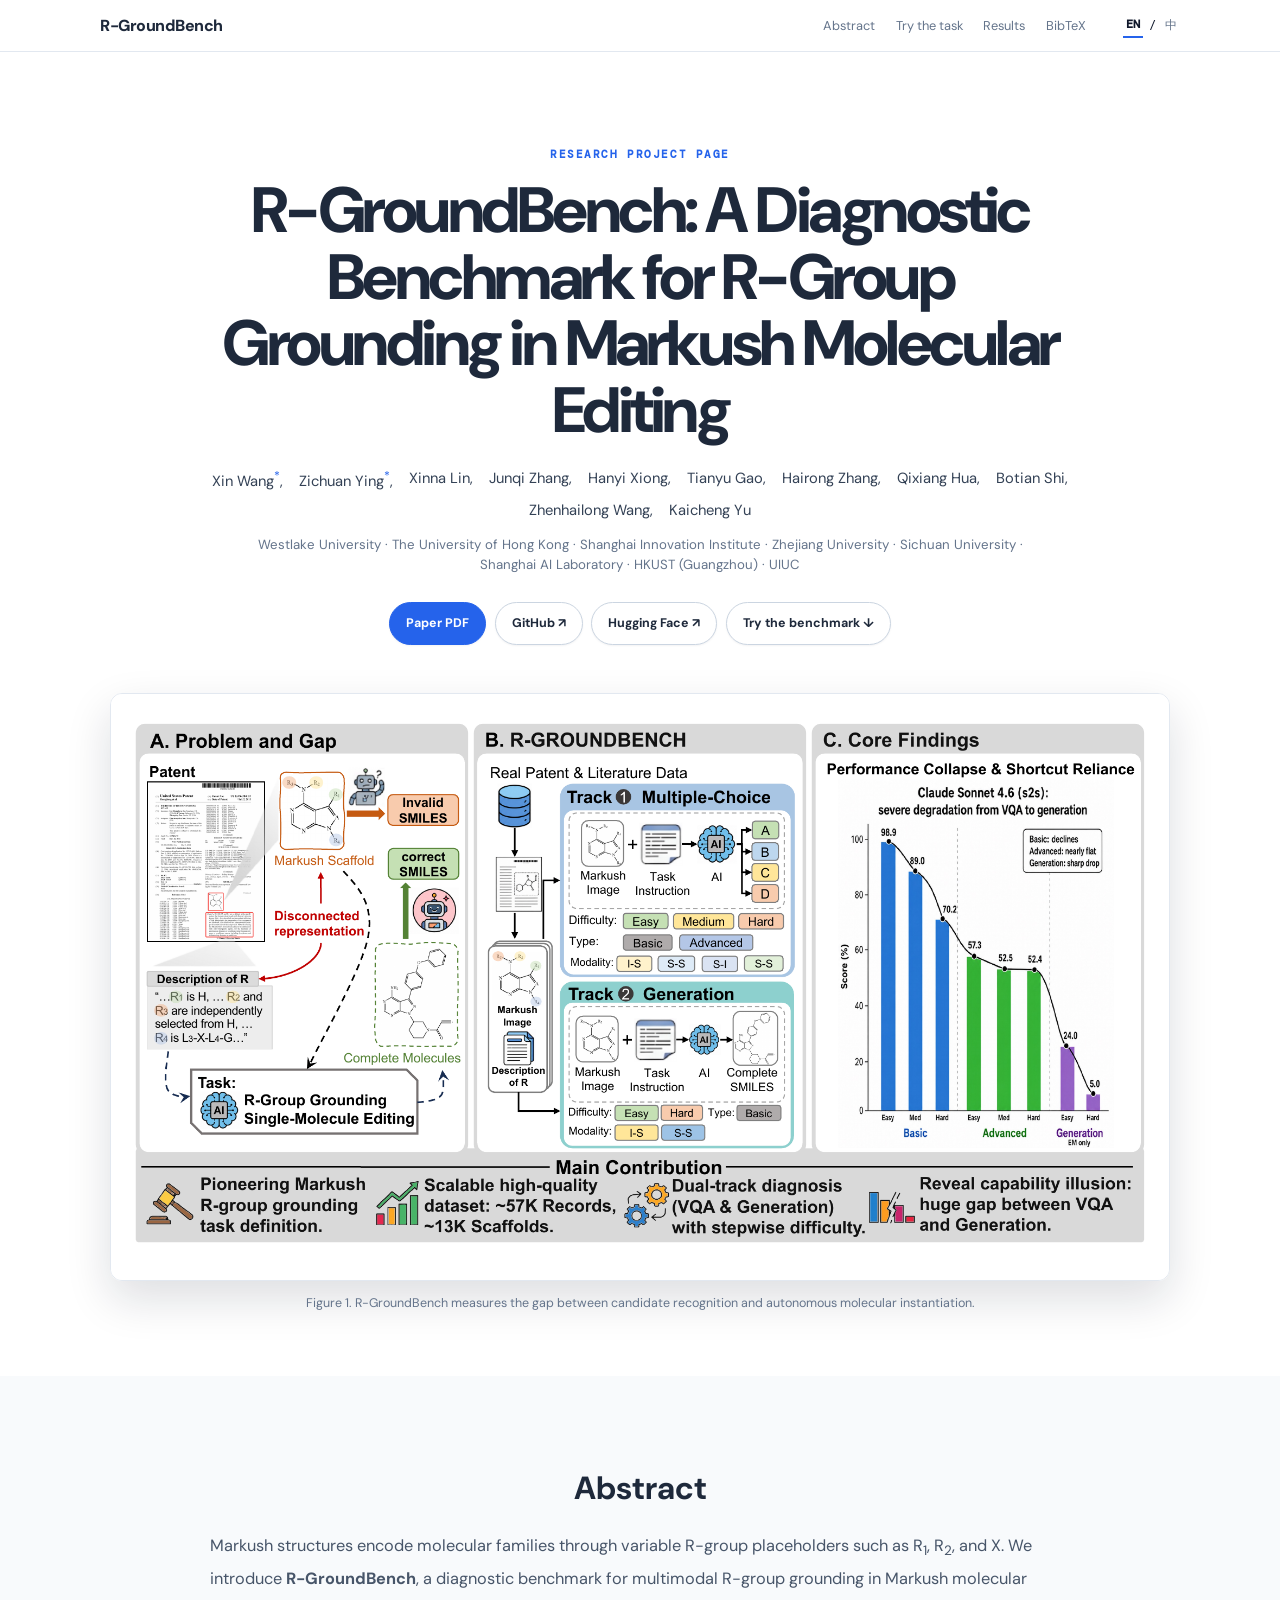
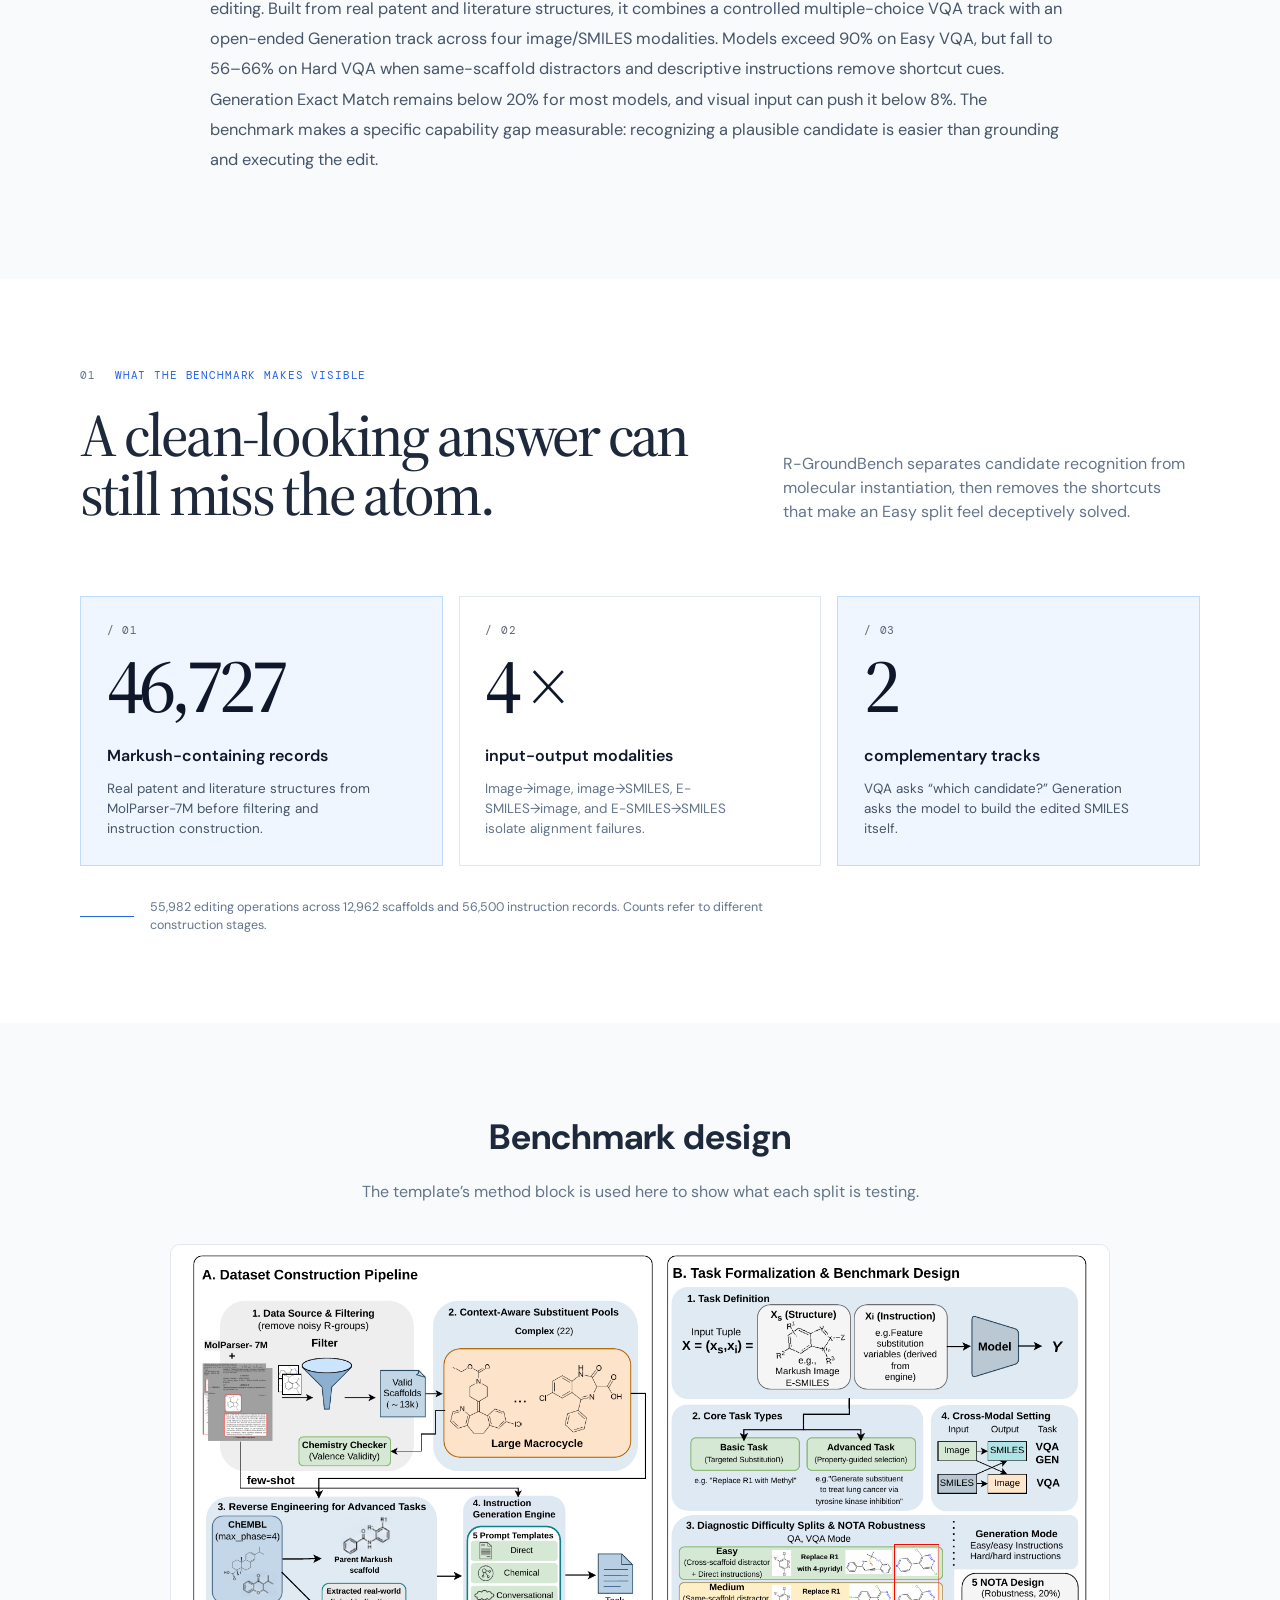
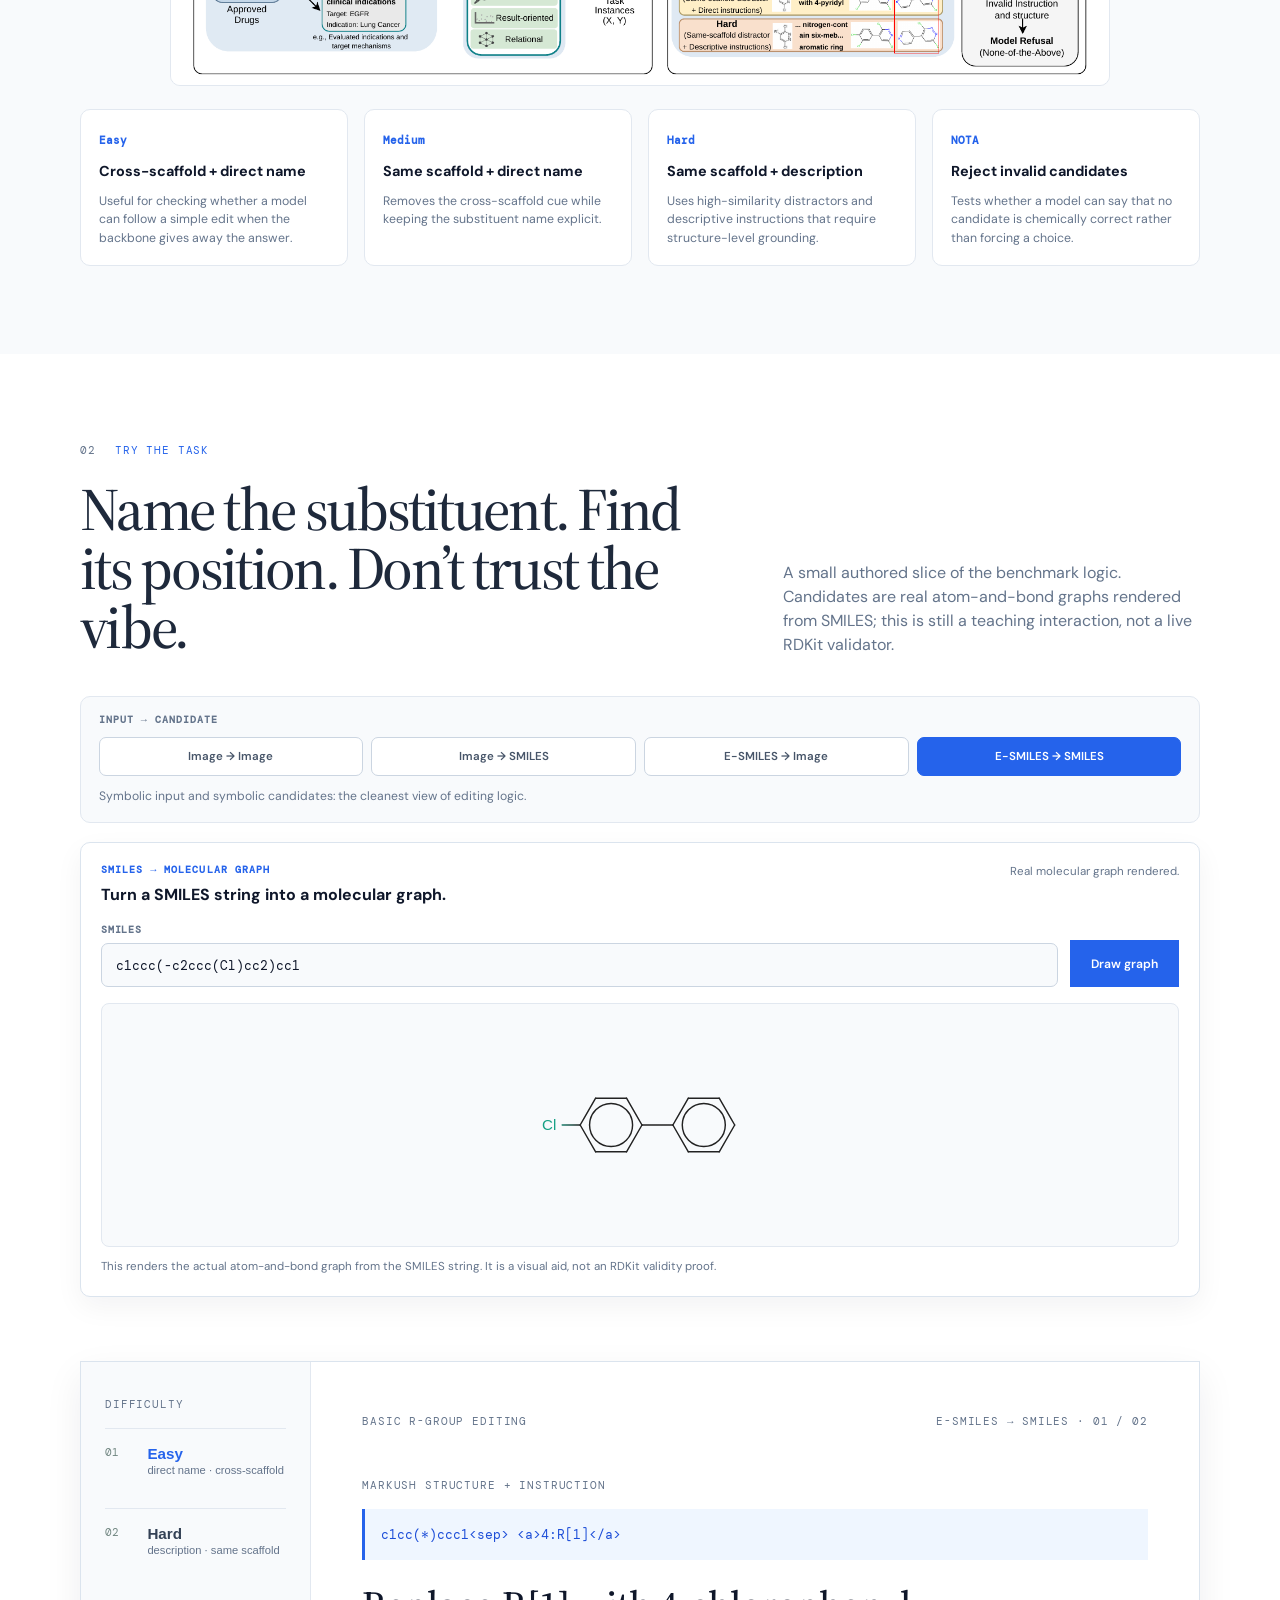
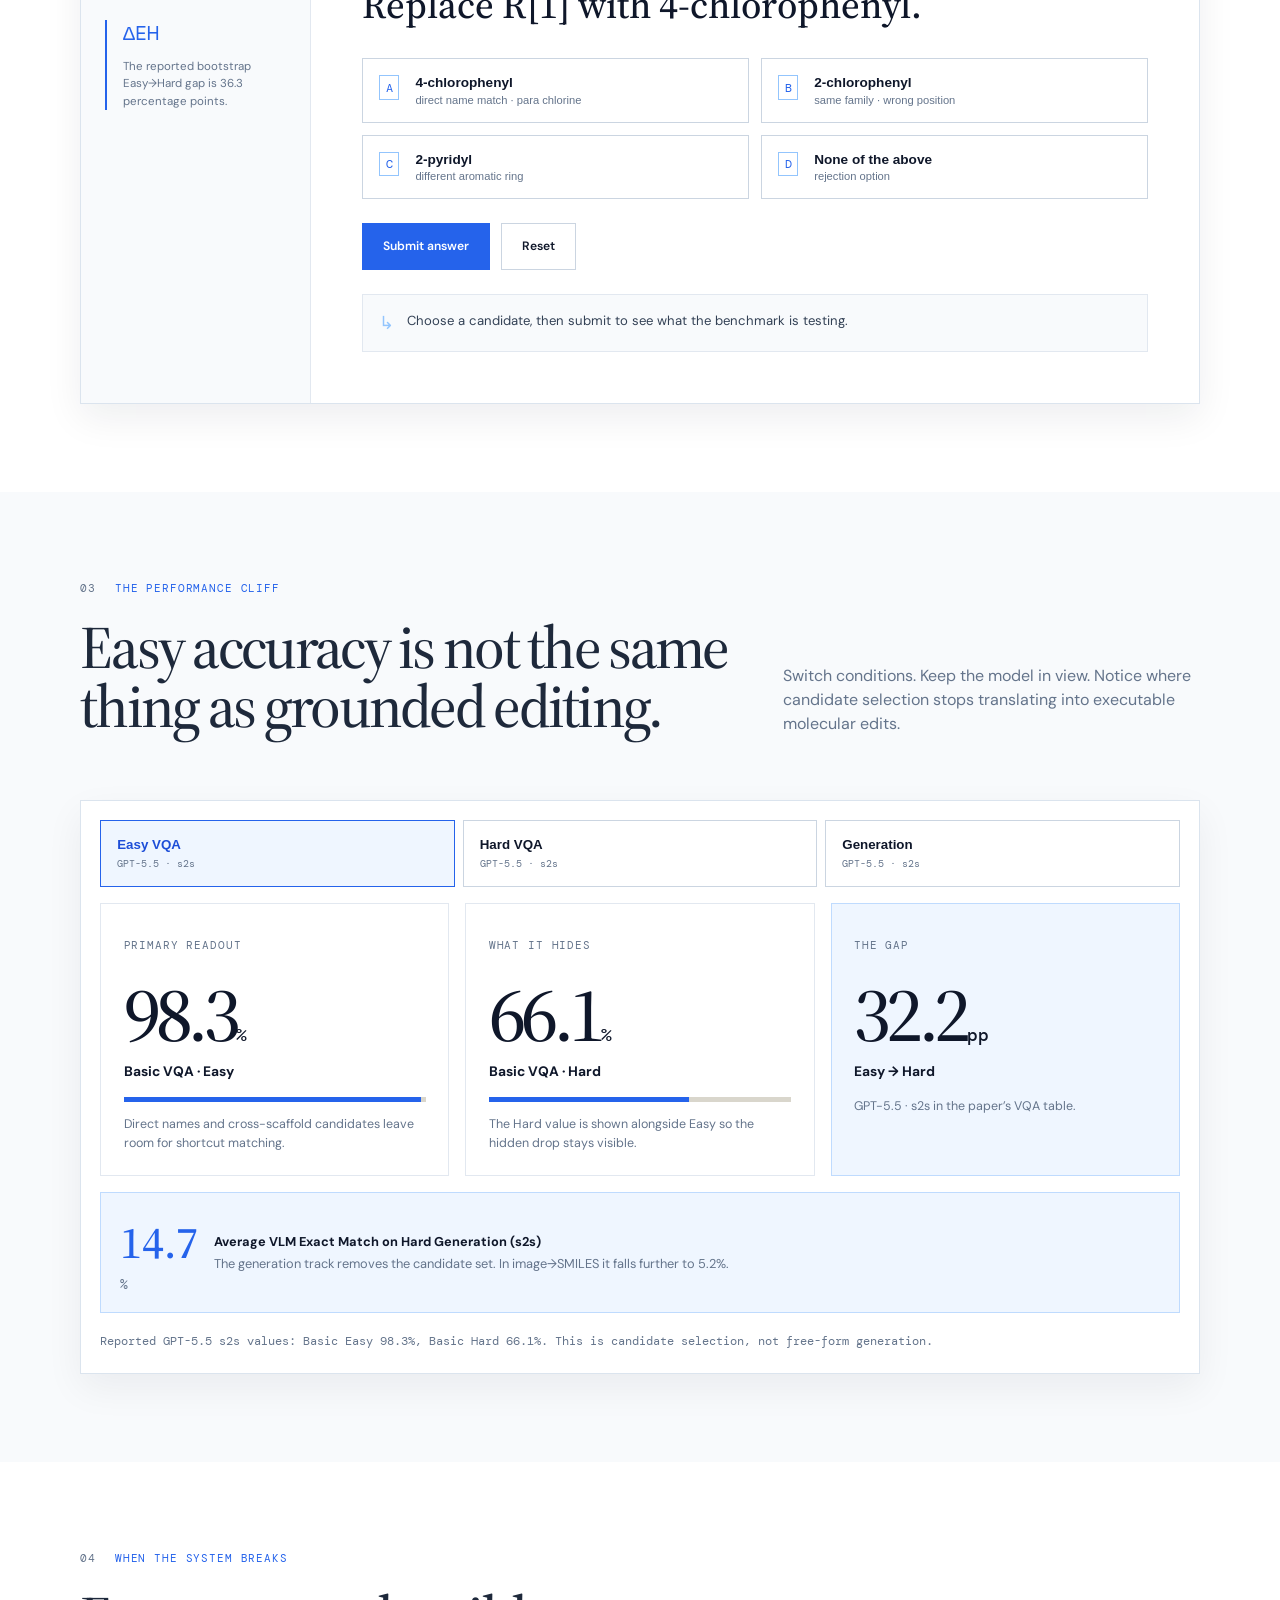
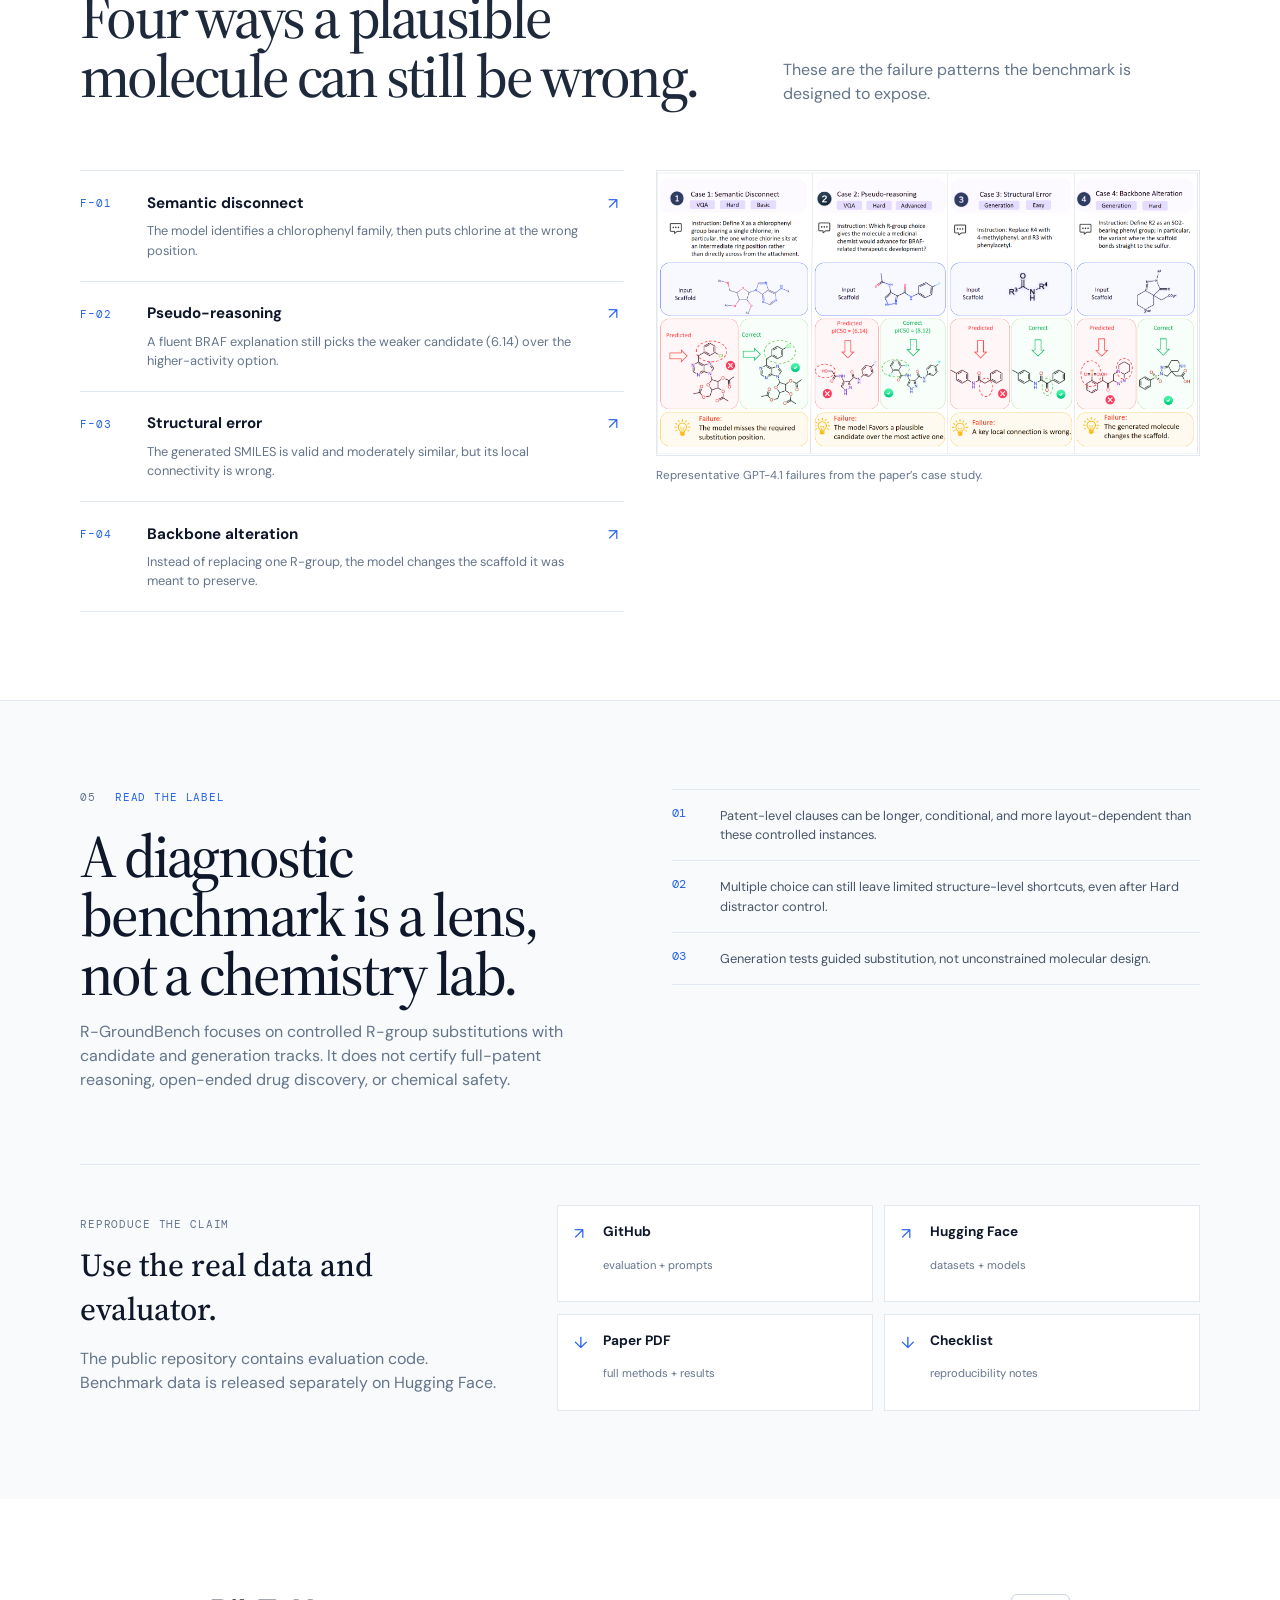
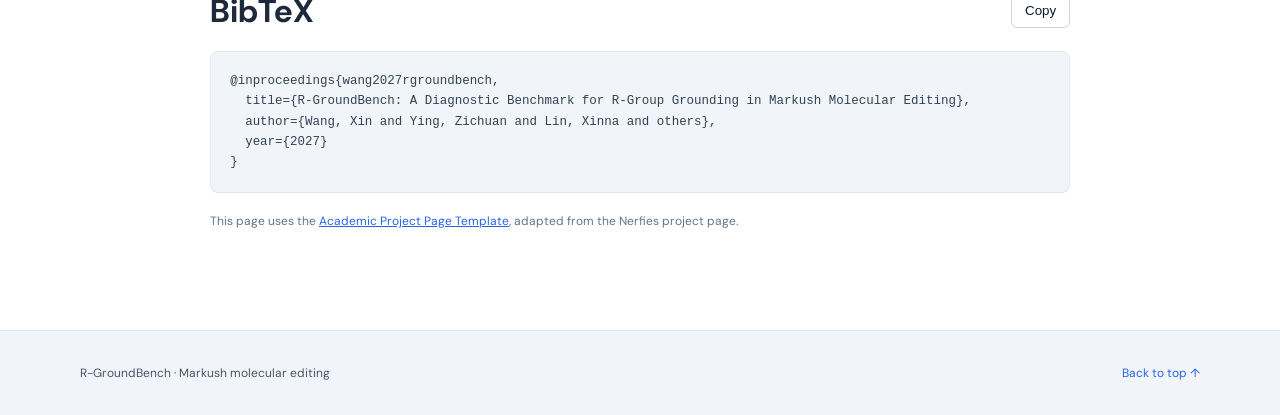
==== index.html @ 1c87f831 "chore: expose site root for GitHub Pages" ====
<!doctype html>
<html lang="en">
<head>
  <meta charset="utf-8"><meta name="viewport" content="width=device-width, initial-scale=1">
  <meta name="title" content="R-GroundBench — A Diagnostic Benchmark for R-Group Grounding in Markush Molecular Editing">
  <meta name="description" content="R-GroundBench evaluates whether models can ground abstract R-groups and execute precise Markush molecular edits across VQA and generation tasks.">
  <meta name="keywords" content="R-GroundBench, Markush, R-group grounding, molecular editing, multimodal benchmark, chemistry AI">
  <meta name="author" content="Xin Wang, Zichuan Ying, Xinna Lin, Junqi Zhang, Hanyi Xiong, Tianyu Gao, Hairong Zhang, Qixiang Hua, Botian Shi, Zhenhailong Wang, Kaicheng Yu">
  <meta property="og:type" content="article"><meta property="og:title" content="R-GroundBench"><meta property="og:description" content="A diagnostic benchmark for R-group grounding in Markush molecular editing.">
  <meta name="theme-color" content="#2563eb"><title>R-GroundBench | Academic Project Page</title>
  <link rel="icon" href="data:image/svg+xml,%3Csvg xmlns='http://www.w3.org/2000/svg' viewBox='0 0 64 64'%3E%3Crect width='64' height='64' rx='14' fill='%232563eb'/%3E%3Cpath d='M14 44 25 18h8l17 26h-9l-3.4-6.8H24.2L21.5 44H14Zm13.7-13.5h6.7L31 22.9l-3.3 7.6Z' fill='white'/%3E%3C/svg%3E">
  <link rel="stylesheet" href="styles.css">
</head>
<body>
<a class="skip-link" href="#main" data-i18n="skip">Skip to content</a>
<header class="academic-nav"><div class="academic-nav-inner"><a class="template-brand" href="#hero">R-GroundBench</a><nav><a href="#abstract">Abstract</a><a href="#try" data-i18n="navTry">Try the task</a><a href="#results">Results</a><a href="#BibTeX">BibTeX</a></nav><div class="language-toggle" role="group" aria-label="Language"><button class="lang-button is-active" type="button" data-lang="en" aria-pressed="true">EN</button><span>/</span><button class="lang-button" type="button" data-lang="zh" aria-pressed="false">中</button></div></div></header>
<main id="main">
  <section class="academic-hero" id="hero"><div class="academic-hero-inner"><p class="publication-kicker">RESEARCH PROJECT PAGE</p><h1 class="publication-title">R-GroundBench: A Diagnostic Benchmark for R-Group Grounding in Markush Molecular Editing</h1><div class="publication-authors"><span>Xin Wang<sup>*</sup></span><span>Zichuan Ying<sup>*</sup></span><span>Xinna Lin</span><span>Junqi Zhang</span><span>Hanyi Xiong</span><span>Tianyu Gao</span><span>Hairong Zhang</span><span>Qixiang Hua</span><span>Botian Shi</span><span>Zhenhailong Wang</span><span>Kaicheng Yu</span></div><p class="publication-affiliations">Westlake University · The University of Hong Kong · Shanghai Innovation Institute · Zhejiang University · Sichuan University · Shanghai AI Laboratory · HKUST (Guangzhou) · UIUC</p><div class="publication-links"><a class="academic-button primary" href="assets/paper.pdf">Paper PDF</a><a class="academic-button" href="https://github.com/CrisYing/R-GROUNDBENCH/" target="_blank" rel="noreferrer">GitHub ↗</a><a class="academic-button" href="https://huggingface.co/Crisying" target="_blank" rel="noreferrer">Hugging Face ↗</a><a class="academic-button" href="#try" data-i18n="heroCta">Try the benchmark ↓</a></div></div><div class="teaser-wrap"><img src="assets/teaser.png" alt="R-GroundBench overview: the R-group grounding challenge, benchmark tracks, and the recognition-to-generation gap"><p class="teaser-caption">Figure 1. R-GroundBench measures the gap between candidate recognition and autonomous molecular instantiation.</p></div></section>

  <section class="academic-section abstract-section" id="abstract"><div class="academic-container narrow"><h2>Abstract</h2><p>Markush structures encode molecular families through variable R-group placeholders such as R<sub>1</sub>, R<sub>2</sub>, and X. We introduce <strong>R-GroundBench</strong>, a diagnostic benchmark for multimodal R-group grounding in Markush molecular editing. Built from real patent and literature structures, it combines a controlled multiple-choice VQA track with an open-ended Generation track across four image/SMILES modalities. Models exceed 90% on Easy VQA, but fall to 56–66% on Hard VQA when same-scaffold distractors and descriptive instructions remove shortcut cues. Generation Exact Match remains below 20% for most models, and visual input can push it below 8%. The benchmark makes a specific capability gap measurable: recognizing a plausible candidate is easier than grounding and executing the edit.</p></div></section>

  <section class="academic-section" id="evidence"><div class="academic-container"><div class="section-kicker"><span>01</span><span data-i18n="evidenceKicker">WHAT THE BENCHMARK MAKES VISIBLE</span></div><div class="section-heading"><h2 data-i18n="evidenceTitle">A clean-looking answer can still miss the atom.</h2><p data-i18n="evidenceIntro">R-GroundBench separates candidate recognition from molecular instantiation, then removes the shortcuts that make an Easy split feel deceptively solved.</p></div><div class="evidence-grid"><article class="evidence-card card-dark"><span class="card-index">/ 01</span><strong>46,727</strong><h3 data-i18n="evidence1Title">Markush-containing records</h3><p data-i18n="evidence1Body">Real patent and literature structures from MolParser-7M before filtering and instruction construction.</p></article><article class="evidence-card card-paper"><span class="card-index">/ 02</span><strong>4 ×</strong><h3 data-i18n="evidence2Title">input-output modalities</h3><p data-i18n="evidence2Body">Image→image, image→SMILES, E-SMILES→image, and E-SMILES→SMILES isolate alignment failures.</p></article><article class="evidence-card card-amber"><span class="card-index">/ 03</span><strong>2</strong><h3 data-i18n="evidence3Title">complementary tracks</h3><p data-i18n="evidence3Body">VQA asks “which candidate?” Generation asks the model to build the edited SMILES itself.</p></article></div><div class="evidence-foot"><span class="rule"></span><p data-i18n="evidenceFoot">55,982 editing operations across 12,962 scaffolds and 56,500 instruction records. Counts refer to different construction stages.</p></div></div></section>

  <section class="academic-section method-section"><div class="academic-container"><h2>Benchmark design</h2><p class="section-intro">The template’s method block is used here to show what each split is testing.</p><img class="method-figure" src="assets/framework.png" alt="R-GroundBench construction pipeline and task formulation"><div class="method-grid"><article><span>Easy</span><h3>Cross-scaffold + direct name</h3><p>Useful for checking whether a model can follow a simple edit when the backbone gives away the answer.</p></article><article><span>Medium</span><h3>Same scaffold + direct name</h3><p>Removes the cross-scaffold cue while keeping the substituent name explicit.</p></article><article><span>Hard</span><h3>Same scaffold + description</h3><p>Uses high-similarity distractors and descriptive instructions that require structure-level grounding.</p></article><article><span>NOTA</span><h3>Reject invalid candidates</h3><p>Tests whether a model can say that no candidate is chemically correct rather than forcing a choice.</p></article></div></div></section>

  <section class="academic-section interactive-section" id="try"><div class="academic-container"><div class="section-kicker"><span>02</span><span data-i18n="tryKicker">TRY THE TASK</span></div><div class="section-heading"><h2 id="try-title" data-i18n="tryTitle">Name the substituent. Find its position. Don’t trust the vibe.</h2><p data-i18n="tryIntro">A small authored slice of the benchmark logic. Candidates are real atom-and-bond graphs rendered from SMILES; this is still a teaching interaction, not a live RDKit validator.</p></div><div class="modality-bar"><div class="modality-title" data-i18n="modalityTitle">INPUT → CANDIDATE</div><div class="modality-switch" role="group" aria-label="Choose input and candidate modality"><button type="button" class="modality-button" data-modality="i2i" aria-pressed="false">Image → Image</button><button type="button" class="modality-button" data-modality="i2s" aria-pressed="false">Image → SMILES</button><button type="button" class="modality-button" data-modality="s2i" aria-pressed="false">E-SMILES → Image</button><button type="button" class="modality-button is-active" data-modality="s2s" aria-pressed="true">E-SMILES → SMILES</button></div><p id="modality-note" class="modality-note">Symbolic input and symbolic candidates: the cleanest view of editing logic.</p></div><div class="smiles-converter" aria-labelledby="smiles-converter-title"><div class="converter-heading"><div><div class="converter-kicker" data-i18n="smilesKicker">SMILES → MOLECULAR GRAPH</div><h3 id="smiles-converter-title" data-i18n="smilesConverterTitle">Turn a SMILES string into a molecular graph.</h3></div><span class="converter-status" id="smiles-status" data-i18n="smilesStatus">Ready to render a real structure.</span></div><div class="converter-controls"><label class="smiles-input-label"><span data-i18n="smilesInputLabel">SMILES</span><input id="smiles-input" type="text" value="c1ccc(-c2ccc(Cl)cc2)cc1" spellcheck="false" autocomplete="off"></label><button class="button button-primary" id="draw-smiles" type="button" data-i18n="smilesDraw">Draw graph</button></div><div class="graph-stage" id="smiles-graph" aria-live="polite"><svg class="molecule-graph converter-graph" id="smiles-graph-svg" role="img" aria-label="Molecular graph preview"></svg></div><p class="converter-caption" data-i18n="smilesCaption">This renders the actual atom-and-bond graph from the SMILES string. It is a visual aid, not an RDKit validity proof.</p></div><div class="task-shell"><aside class="task-sidebar"><p class="eyebrow" data-i18n="difficultyLabel">DIFFICULTY</p><button class="difficulty-button is-active" type="button" data-difficulty="easy" aria-pressed="true"><span>01</span><b data-i18n="easy">Easy</b><small data-i18n="easyHint">direct name · cross-scaffold</small></button><button class="difficulty-button" type="button" data-difficulty="hard" aria-pressed="false"><span>02</span><b data-i18n="hard">Hard</b><small data-i18n="hardHint">description · same scaffold</small></button><div class="task-side-note"><span>ΔEH</span><p data-i18n="taskSideNote">The reported bootstrap Easy→Hard gap is 36.3 percentage points.</p></div></aside><div class="task-main"><div class="task-meta"><span id="task-type">BASIC R-GROUP EDITING</span><span><span id="task-modality">E-SMILES → SMILES</span> · <span id="task-count">01 / 02</span></span></div><div class="task-question"><p class="eyebrow" data-i18n="questionLabel">MARKUSH STRUCTURE + INSTRUCTION</p><div id="input-preview" class="input-preview" hidden></div><div class="smiles-box" id="smiles-text"></div><h3 id="question-text"></h3></div><div class="options" id="options" role="radiogroup" aria-label="Candidate answers"></div><div class="task-actions"><button class="button button-primary" id="submit-answer" type="button" disabled data-i18n="submit">Submit answer</button><button class="button button-quiet" id="reset-answer" type="button" data-i18n="reset">Reset</button></div><div class="feedback" id="feedback" role="status" aria-live="polite"><span class="feedback-icon">↳</span><span data-i18n="feedbackPlaceholder">Choose a candidate, then submit to see what the benchmark is testing.</span></div></div></div></div></section>

  <section class="academic-section results-section" id="results"><div class="academic-container"><div class="section-kicker"><span>03</span><span data-i18n="cliffKicker">THE PERFORMANCE CLIFF</span></div><div class="section-heading"><h2 id="cliff-title" data-i18n="cliffTitle">Easy accuracy is not the same thing as grounded editing.</h2><p data-i18n="cliffIntro">Switch conditions. Keep the model in view. Notice where candidate selection stops translating into executable molecular edits.</p></div><div class="cliff-shell" id="cliff"><div class="cliff-controls" role="group" aria-label="Performance condition"><button class="cliff-button is-active" type="button" data-metric="easy" aria-pressed="true"><span data-i18n="metricEasy">Easy VQA</span><small>GPT-5.5 · s2s</small></button><button class="cliff-button" type="button" data-metric="hard" aria-pressed="false"><span data-i18n="metricHard">Hard VQA</span><small>GPT-5.5 · s2s</small></button><button class="cliff-button" type="button" data-metric="generation" aria-pressed="false"><span data-i18n="metricGeneration">Generation</span><small>GPT-5.5 · s2s</small></button></div><div class="metric-grid"><article class="metric-card"><p class="eyebrow" data-i18n="metricPrimaryLabel">PRIMARY READOUT</p><strong id="metric-primary">98.3<span>%</span></strong><h3 id="metric-primary-name">Basic VQA · Easy</h3><div class="meter"><span id="meter-primary" style="width:98.3%"></span></div><p id="metric-primary-note"></p></article><article class="metric-card metric-card-outline"><p class="eyebrow" data-i18n="metricSecondaryLabel">WHAT IT HIDES</p><strong id="metric-secondary">66.1<span>%</span></strong><h3 id="metric-secondary-name">Basic VQA · Hard</h3><div class="meter meter-coral"><span id="meter-secondary" style="width:66.1%"></span></div><p id="metric-secondary-note"></p></article><article class="metric-card metric-card-amber"><p class="eyebrow" data-i18n="metricGapLabel">THE GAP</p><strong id="metric-gap">32.2<span>pp</span></strong><h3 id="metric-gap-name">Easy → Hard</h3><p id="metric-gap-note"></p></article></div><div class="cliff-callout"><div class="callout-number">14.7<span>%</span></div><p><b data-i18n="generationCalloutTitle">Average VLM Exact Match on Hard Generation (s2s)</b><span data-i18n="generationCalloutBody">The generation track removes the candidate set. In image→SMILES it falls further to 5.2%.</span></p></div><p class="chart-caption" id="metric-description" role="status" aria-live="polite"></p></div></div></section>

  <section class="academic-section failure-section" id="failures"><div class="academic-container"><div class="section-kicker"><span>04</span><span data-i18n="failuresKicker">WHEN THE SYSTEM BREAKS</span></div><div class="section-heading"><h2 data-i18n="failuresTitle">Four ways a plausible molecule can still be wrong.</h2><p data-i18n="failuresIntro">These are the failure patterns the benchmark is designed to expose.</p></div><div class="failure-layout"><div class="failure-list"><article class="failure-row"><span class="failure-code">F–01</span><div><h3 data-i18n="failure1Title">Semantic disconnect</h3><p data-i18n="failure1Body">The model identifies a chlorophenyl family, then puts chlorine at the wrong position.</p></div><span class="failure-signal">↗</span></article><article class="failure-row"><span class="failure-code">F–02</span><div><h3 data-i18n="failure2Title">Pseudo-reasoning</h3><p data-i18n="failure2Body">A fluent BRAF explanation still picks the weaker candidate (6.14) over the higher-activity option.</p></div><span class="failure-signal">↗</span></article><article class="failure-row"><span class="failure-code">F–03</span><div><h3 data-i18n="failure3Title">Structural error</h3><p data-i18n="failure3Body">The generated SMILES is valid and moderately similar, but its local connectivity is wrong.</p></div><span class="failure-signal">↗</span></article><article class="failure-row"><span class="failure-code">F–04</span><div><h3 data-i18n="failure4Title">Backbone alteration</h3><p data-i18n="failure4Body">Instead of replacing one R-group, the model changes the scaffold it was meant to preserve.</p></div><span class="failure-signal">↗</span></article></div><figure class="case-study"><img src="assets/case-study.png" alt="Four representative R-GroundBench failure cases"><figcaption data-i18n="caseCaption">Representative GPT-4.1 failures from the paper’s case study.</figcaption></figure></div></div></section>

  <section class="academic-section limits-section" id="limits"><div class="academic-container limits-panel"><div><div class="section-kicker"><span>05</span><span data-i18n="limitsKicker">READ THE LABEL</span></div><h2 data-i18n="limitsTitle">A diagnostic benchmark is a lens, not a chemistry lab.</h2><p data-i18n="limitsIntro">R-GroundBench focuses on controlled R-group substitutions with candidate and generation tracks. It does not certify full-patent reasoning, open-ended drug discovery, or chemical safety.</p></div><div class="limit-list"><div><span>01</span><p data-i18n="limit1">Patent-level clauses can be longer, conditional, and more layout-dependent than these controlled instances.</p></div><div><span>02</span><p data-i18n="limit2">Multiple choice can still leave limited structure-level shortcuts, even after Hard distractor control.</p></div><div><span>03</span><p data-i18n="limit3">Generation tests guided substitution, not unconstrained molecular design.</p></div></div></div><div class="academic-container resource-panel"><div><p class="eyebrow" data-i18n="reproKicker">REPRODUCE THE CLAIM</p><h3 data-i18n="reproTitle">Use the real data and evaluator.</h3><p data-i18n="reproBody">The public repository contains evaluation code. Benchmark data is released separately on Hugging Face.</p></div><div class="resource-links"><a href="https://github.com/CrisYing/R-GROUNDBENCH/" target="_blank" rel="noreferrer"><span>↗</span><b>GitHub</b><small data-i18n="githubSmall">evaluation + prompts</small></a><a href="https://huggingface.co/Crisying" target="_blank" rel="noreferrer"><span>↗</span><b>Hugging Face</b><small data-i18n="hfSmall">datasets + models</small></a><a href="assets/paper.pdf"><span>↓</span><b data-i18n="paperLink">Paper PDF</b><small data-i18n="paperSmall">full methods + results</small></a><a href="assets/reproducibility-checklist.pdf"><span>↓</span><b data-i18n="checkLink">Checklist</b><small data-i18n="checkSmall">reproducibility notes</small></a></div></div></section>

  <section class="academic-section bibtex-section" id="BibTeX"><div class="academic-container narrow"><div class="bibtex-header"><h2>BibTeX</h2><button class="copy-bibtex-btn" id="copy-bibtex" type="button">Copy</button></div><pre id="bibtex-code"><code>@inproceedings{wang2027rgroundbench,
  title={R-GroundBench: A Diagnostic Benchmark for R-Group Grounding in Markush Molecular Editing},
  author={Wang, Xin and Ying, Zichuan and Lin, Xinna and others},
  year={2027}
}</code></pre><p class="template-credit">This page uses the <a href="https://github.com/eliahuhorwitz/Academic-project-page-template" target="_blank" rel="noreferrer">Academic Project Page Template</a>, adapted from the Nerfies project page.</p></div></section>
</main>
<footer class="academic-footer"><p>R-GroundBench · Markush molecular editing</p><a href="#hero">Back to top ↑</a></footer>
<script src="assets/smiles-drawer.min.js" defer></script><script src="app.js" defer></script>
</body></html>
---- styles.css ----
@import url('https://fonts.googleapis.com/css2?family=DM+Mono:wght@400;500&family=DM+Sans:wght@400;500;600;700&family=Source+Serif+4:ital,wght@0,500;0,600;1,500;1,600&display=swap');
:root{--ink:#101b26;--ink-2:#1d2e3c;--paper:#f2eee4;--paper-2:#fbf8f1;--line:#c9c4b8;--muted:#6e746f;--amber:#e7b35a;--coral:#d8785e;--teal:#6d9b8e;--shadow:0 24px 60px rgba(16,27,38,.14)}
*{box-sizing:border-box}html{scroll-behavior:smooth}body{margin:0;background:var(--paper);color:var(--ink);font-family:'DM Sans',system-ui,sans-serif;line-height:1.5}.grain{position:fixed;inset:0;pointer-events:none;opacity:.05;background-image:url("data:image/svg+xml,%3Csvg xmlns='http://www.w3.org/2000/svg' width='140' height='140' viewBox='0 0 140 140'%3E%3Cfilter id='n'%3E%3CfeTurbulence type='fractalNoise' baseFrequency='.9' numOctaves='3' stitchTiles='stitch'/%3E%3C/filter%3E%3Crect width='100%25' height='100%25' filter='url(%23n)' opacity='.7'/%3E%3C/svg%3E");z-index:20}.skip-link{position:absolute;left:1rem;top:-3rem;padding:.7rem 1rem;background:var(--amber);color:var(--ink);z-index:30}.skip-link:focus{top:1rem}.topbar{position:sticky;top:0;z-index:10;display:flex;align-items:center;justify-content:space-between;padding:1rem clamp(1.2rem,4vw,4.5rem);background:rgba(242,238,228,.9);backdrop-filter:blur(14px);border-bottom:1px solid var(--line)}.brand{display:flex;align-items:center;gap:.65rem;color:var(--ink);text-decoration:none;letter-spacing:.08em}.brand-mark{display:grid;place-items:center;width:2rem;height:2rem;background:var(--ink);color:var(--amber);font-family:'DM Mono',monospace;font-weight:500}.brand strong,.brand em{display:block;font-size:.76rem;line-height:1.05;font-style:normal}.brand em{font-weight:400;letter-spacing:.16em}.topbar nav{display:flex;gap:1.6rem}.topbar nav a,.text-link,.footer a{font-size:.78rem;color:var(--ink);text-decoration:none}.topbar nav a:hover,.text-link:hover,.footer a:hover{text-decoration:underline;text-underline-offset:4px}.language-toggle{display:flex;gap:.35rem;align-items:center;font-family:'DM Mono',monospace;font-size:.72rem}.lang-button{border:0;background:none;padding:.2rem;color:var(--muted);font:inherit;cursor:pointer}.lang-button.is-active{color:var(--ink);font-weight:600;border-bottom:2px solid var(--coral)}.section-pad{padding:clamp(4.5rem,9vw,8.5rem) clamp(1.2rem,7vw,8rem)}.hero{min-height:calc(100vh - 4.5rem);display:grid;grid-template-columns:minmax(0,1fr) minmax(360px, .9fr);align-items:center;gap:clamp(2rem,7vw,8rem);background:linear-gradient(135deg,#f2eee4 60%,#e6eadf 60%)}.eyebrow,.section-kicker,.task-meta,.smiles-box,.card-index,.failure-code{font-family:'DM Mono',monospace;letter-spacing:.08em;text-transform:uppercase;font-size:.67rem}.eyebrow{display:flex;align-items:center;gap:.5rem;color:var(--muted)}.eyebrow-dot{width:.45rem;height:.45rem;border-radius:50%;background:var(--coral);display:inline-block}.hero h1{max-width:700px;margin:1.1rem 0 1.25rem;font-family:'Source Serif 4',Georgia,serif;font-size:clamp(3.3rem,8vw,7.2rem);line-height:.92;letter-spacing:-.055em;font-weight:500}.hero h1 i{color:var(--coral);font-style:italic}.hero-lede{max-width:570px;font-size:clamp(1rem,1.5vw,1.22rem);color:var(--ink-2)}.hero-actions{display:flex;align-items:center;gap:1.4rem;flex-wrap:wrap;margin-top:2rem}.button{display:inline-flex;align-items:center;gap:1rem;border:1px solid var(--ink);padding:.9rem 1.25rem;font:600 .76rem 'DM Sans',sans-serif;cursor:pointer;text-decoration:none}.button-primary{background:var(--ink);color:var(--paper)}.button-primary:hover{background:var(--ink-2);transform:translateY(-2px)}.button-quiet{background:transparent;color:var(--ink);border-color:var(--line)}.button:focus-visible,.difficulty-button:focus-visible,.cliff-button:focus-visible,.lang-button:focus-visible,a:focus-visible{outline:3px solid var(--coral);outline-offset:3px}.hero-proof{display:flex;align-items:baseline;gap:.75rem;margin-top:3.4rem;max-width:390px;border-top:1px solid var(--line);padding-top:1rem}.proof-number{font:600 1.35rem 'DM Mono',monospace;color:var(--coral)}.hero-proof span:last-child{font-size:.8rem;color:var(--muted)}.hero-visual{position:relative;min-height:430px;background:var(--ink);box-shadow:var(--shadow);overflow:hidden}.hero-visual:before{content:'';position:absolute;inset:1rem;border:1px solid rgba(242,238,228,.25);pointer-events:none}.visual-stamp{position:absolute;z-index:1;left:2rem;top:2rem;color:var(--paper);display:flex;flex-direction:column;gap:.25rem}.visual-stamp span,.visual-stamp small{font: .62rem 'DM Mono',monospace;letter-spacing:.12em;color:#abb5b2}.visual-stamp strong{font:1.35rem 'DM Mono',monospace;color:var(--amber)}.molecule{width:100%;height:auto;position:absolute;inset:4rem 0 auto}.bond{fill:none;stroke:#d7ded7;stroke-width:4}.bond.thin{opacity:.35;stroke-width:2}.bond.accent{stroke:var(--amber)}.node{fill:var(--ink);stroke:#d7ded7;stroke-width:3}.node.hot{fill:var(--coral);stroke:var(--amber);stroke-width:4}.molecule text{font:600 1rem 'DM Mono',monospace;fill:var(--amber)}.molecule .svg-note{font-size:.7rem;fill:#abb5b2;font-weight:400}.visual-note{position:absolute;bottom:2rem;left:2rem;right:2rem;display:flex;gap:1rem;align-items:flex-start;border-top:1px solid rgba(242,238,228,.25);padding-top:1rem;color:var(--paper)}.visual-note span{font: .8rem 'DM Mono',monospace;color:var(--amber)}.visual-note p{margin:0;max-width:300px;font-size:.83rem}.section-kicker{display:flex;gap:1.2rem;color:var(--coral);margin-bottom:1.4rem}.section-kicker span:first-child{color:var(--muted)}.section-heading{display:grid;grid-template-columns:minmax(0,1.1fr) minmax(240px,.7fr);gap:3rem;align-items:end}.section-heading h2,.limits-panel h2{margin:0;font:500 clamp(2.2rem,4.7vw,4.8rem)/.98 'Source Serif 4',Georgia,serif;letter-spacing:-.045em}.section-heading p{margin:0;color:var(--muted);max-width:410px}.evidence{background:var(--paper-2)}.evidence-grid{display:grid;grid-template-columns:repeat(3,1fr);gap:1rem;margin-top:4.5rem}.evidence-card{min-height:270px;padding:1.6rem;display:flex;flex-direction:column;justify-content:space-between}.evidence-card strong{font:500 clamp(3rem,6vw,5.3rem)/.9 'Source Serif 4',Georgia,serif;letter-spacing:-.06em}.evidence-card h3{margin:.8rem 0 0;font:600 1rem 'DM Sans',sans-serif}.evidence-card p{margin:0;color:var(--muted);font-size:.84rem;max-width:280px}.card-dark{background:var(--ink);color:var(--paper)}.card-dark p{color:#aab6b1}.card-paper{border:1px solid var(--line);background:var(--paper)}.card-amber{background:var(--amber)}.card-amber p{color:#594b35}.card-index{opacity:.65}.evidence-foot{display:flex;align-items:center;gap:1rem;margin-top:2rem}.evidence-foot .rule{width:54px;height:1px;background:var(--coral)}.evidence-foot p{font-size:.78rem;color:var(--muted);max-width:680px;margin:0}.try{background:var(--ink);color:var(--paper)}.try .section-heading p,.try .section-kicker{color:#aab6b1}.try .section-kicker span:first-child{color:#71827f}.task-shell{display:grid;grid-template-columns:230px minmax(0,1fr);margin-top:4rem;border:1px solid rgba(242,238,228,.25);background:#182632}.task-sidebar{padding:1.5rem;border-right:1px solid rgba(242,238,228,.25)}.task-sidebar .eyebrow{color:#889893}.difficulty-button{display:grid;grid-template-columns:2rem 1fr;gap:.1rem .65rem;width:100%;margin:1rem 0 0;padding:1rem 0;text-align:left;border:0;border-top:1px solid rgba(242,238,228,.17);background:none;color:#98aaa4;cursor:pointer}.difficulty-button span{grid-row:span 2;font: .67rem 'DM Mono',monospace;color:#728782}.difficulty-button b{font-size:.95rem;color:inherit}.difficulty-button small{font-size:.7rem;color:inherit}.difficulty-button.is-active b{color:var(--amber)}.task-side-note{margin-top:3rem;border-left:2px solid var(--coral);padding-left:1rem}.task-side-note span{font:1.25rem 'DM Mono',monospace;color:var(--coral)}.task-side-note p{font-size:.72rem;color:#9ca9a5}.task-main{padding:clamp(1.5rem,4vw,3.5rem)}.task-meta{display:flex;justify-content:space-between;color:#869791}.task-question{margin:3rem 0 2rem}.task-question .eyebrow{color:#8c9d97}.smiles-box{margin:1rem 0 1.5rem;padding:1rem;background:#0f1b24;border-left:3px solid var(--amber);color:var(--amber);font-size:.8rem;text-transform:none;letter-spacing:0;overflow:auto}.task-question h3{margin:0;max-width:700px;font:500 clamp(1.6rem,3vw,2.6rem)/1.1 'Source Serif 4',Georgia,serif}.options{display:grid;grid-template-columns:repeat(2,1fr);gap:.75rem}.option-card{display:flex;align-items:flex-start;gap:1rem;padding:1rem;border:1px solid rgba(242,238,228,.24);background:transparent;color:var(--paper);text-align:left;cursor:pointer}.option-card:hover{border-color:var(--amber)}.option-card.is-selected{border-color:var(--amber);background:rgba(231,179,90,.12)}.option-letter{font: .75rem 'DM Mono',monospace;color:var(--amber);border:1px solid var(--amber);padding:.2rem .35rem}.option-card strong{font-size:.85rem}.option-card small{display:block;color:#94a39e;font-size:.7rem;margin-top:.2rem}.task-actions{display:flex;gap:.7rem;margin-top:1.5rem}.feedback{display:flex;align-items:flex-start;gap:.8rem;min-height:3.6rem;margin-top:1.5rem;padding:1rem;background:rgba(242,238,228,.07);font-size:.82rem;color:#cad3cf}.feedback.is-correct{border-left:3px solid var(--teal)}.feedback.is-wrong{border-left:3px solid var(--coral)}.feedback-icon{color:var(--amber);font:1.15rem 'DM Mono',monospace}.cliff{background:var(--paper-2)}.cliff-shell{margin-top:4rem;padding:1.2rem;background:#e8e5da;border:1px solid var(--line)}.cliff-controls{display:flex;gap:.5rem;margin-bottom:1rem}.cliff-button{flex:1;padding:1rem;text-align:left;border:1px solid var(--line);background:var(--paper);color:var(--muted);cursor:pointer}.cliff-button span,.cliff-button small{display:block}.cliff-button span{font-weight:600;color:var(--ink)}.cliff-button small{font:.64rem 'DM Mono',monospace;margin-top:.3rem}.cliff-button.is-active{background:var(--ink);color:var(--paper);border-color:var(--ink)}.cliff-button.is-active span{color:var(--amber)}.cliff-button.is-active small{color:#aab6b1}.metric-grid{display:grid;grid-template-columns:repeat(3,1fr);gap:1rem}.metric-card{padding:1.4rem;background:var(--paper);border:1px solid var(--line);min-height:250px}.metric-card-outline{background:transparent}.metric-card-amber{background:var(--amber);border-color:var(--amber)}.metric-card strong{display:block;margin-top:1.7rem;font:500 clamp(3rem,6vw,5rem)/.9 'Source Serif 4',Georgia,serif;letter-spacing:-.06em}.metric-card strong span{font:500 1.1rem 'DM Mono',monospace;letter-spacing:0}.metric-card h3{font-size:.86rem;margin:.7rem 0 1rem}.metric-card p:last-child{font-size:.78rem;color:var(--muted);margin-bottom:0}.metric-card-amber p:last-child{color:#604f31}.meter{height:5px;background:#d9d6cc}.meter span{display:block;height:100%;background:var(--teal);transition:width .35s}.meter-coral span{background:var(--coral)}.cliff-callout{display:flex;gap:1rem;align-items:center;margin-top:1rem;padding:1.2rem;background:var(--ink);color:var(--paper)}.callout-number{font:500 2.8rem 'Source Serif 4',Georgia,serif;color:var(--coral);white-space:nowrap}.callout-number span{font: .8rem 'DM Mono',monospace}.cliff-callout p{margin:0;font-size:.8rem}.cliff-callout b,.cliff-callout span{display:block}.cliff-callout span{color:#aab6b1;margin-top:.2rem}.chart-caption{font:.72rem 'DM Mono',monospace;color:var(--muted);margin:1.3rem 0 .3rem}.failures{background:var(--paper)}.failure-layout{display:grid;grid-template-columns:1fr 1fr;gap:2rem;margin-top:4rem}.failure-list{border-top:1px solid var(--line)}.failure-row{display:grid;grid-template-columns:3.2rem 1fr 1rem;gap:1rem;padding:1.3rem 0;border-bottom:1px solid var(--line)}.failure-code{color:var(--coral);padding-top:.2rem}.failure-row h3{margin:0;font-size:.95rem}.failure-row p{margin:.4rem 0 0;font-size:.8rem;color:var(--muted)}.failure-signal{color:var(--coral)}.case-study{margin:0}.case-study img{display:block;width:100%;background:#fff;border:1px solid var(--line)}.case-study figcaption{font-size:.72rem;color:var(--muted);margin-top:.7rem}.limits{background:var(--ink);color:var(--paper)}.limits-panel{display:grid;grid-template-columns:minmax(0,1fr) minmax(250px,.7fr);gap:5rem;align-items:start}.limits .section-kicker{color:var(--amber)}.limits-panel h2{max-width:680px}.limits-panel>div>p{max-width:560px;color:#aab6b1}.limit-list{border-top:1px solid rgba(242,238,228,.25)}.limit-list div{display:grid;grid-template-columns:2rem 1fr;gap:1rem;border-bottom:1px solid rgba(242,238,228,.25);padding:1rem 0}.limit-list span{font: .72rem 'DM Mono',monospace;color:var(--amber)}.limit-list p{margin:0;color:#bdc9c3;font-size:.8rem}.reproduce{display:grid;grid-template-columns:.8fr 1.2fr;gap:3rem;margin-top:6rem;padding-top:2rem;border-top:1px solid rgba(242,238,228,.25)}.reproduce .eyebrow{color:var(--amber)}.reproduce h3{font:500 2rem 'Source Serif 4',Georgia,serif;margin:.5rem 0}.reproduce p{color:#aab6b1;font-size:.82rem}.resource-links{display:grid;grid-template-columns:repeat(2,1fr);gap:.7rem}.resource-links a{display:grid;grid-template-columns:1.2rem 1fr;gap:.1rem .6rem;padding:1rem;border:1px solid rgba(242,238,228,.25);color:var(--paper);text-decoration:none}.resource-links a:hover{border-color:var(--amber)}.resource-links a span{grid-row:span 2;color:var(--amber)}.resource-links b{font-size:.85rem}.resource-links small{color:#8fa19b;font-size:.7rem}.footer{display:flex;align-items:center;gap:.9rem;padding:1.5rem clamp(1.2rem,7vw,8rem);background:#0c151d;color:var(--paper)}.footer p{display:flex;flex-direction:column;gap:.1rem;margin:0;flex:1}.footer p strong{font-size:.75rem;letter-spacing:.12em}.footer p small{color:#85958f;font-size:.7rem}.footer a{color:var(--paper);font-size:.75rem}@media (max-width:900px){.topbar nav{display:none}.hero{grid-template-columns:1fr;padding-top:4rem}.hero-visual{min-height:390px}.section-heading,.limits-panel,.reproduce{grid-template-columns:1fr;gap:1.5rem}.evidence-grid,.metric-grid{grid-template-columns:1fr}.failure-layout{grid-template-columns:1fr}.task-shell{grid-template-columns:1fr}.task-sidebar{border-right:0;border-bottom:1px solid rgba(242,238,228,.25);display:grid;grid-template-columns:1fr 1fr;gap:.5rem}.task-sidebar .eyebrow,.task-side-note{grid-column:1/-1}.difficulty-button{margin:0}.task-side-note{margin-top:1rem}.reproduce{margin-top:4rem}.resource-links{max-width:600px}}@media (max-width:600px){.topbar{padding:.9rem 1rem}.section-pad{padding:4rem 1rem}.hero h1{font-size:3.55rem}.hero-visual{min-height:340px}.molecule{top:5rem}.visual-note{bottom:1.3rem;left:1.3rem}.options,.resource-links{grid-template-columns:1fr}.cliff-controls{flex-direction:column}.cliff-button{flex:auto}.task-sidebar{grid-template-columns:1fr}.task-side-note{grid-column:auto}.failure-row{grid-template-columns:2.5rem 1fr 1rem}.case-study img{min-height:0}.footer{align-items:flex-start}.footer a{margin-left:auto}}@media (prefers-reduced-motion:reduce){*,*::before,*::after{scroll-behavior:auto!important;transition:none!important}}
/* Academic Project Page template adaptation */
.academic-nav{position:sticky;top:0;z-index:10;background:rgba(255,255,255,.93);backdrop-filter:blur(12px);border-bottom:1px solid #e2e8f0}.academic-nav-inner{max-width:1120px;margin:auto;padding:.8rem 1.25rem;display:flex;align-items:center;gap:2rem}.template-brand{font-weight:800;color:#1e293b;text-decoration:none;letter-spacing:-.03em}.academic-nav nav{display:flex;gap:1.3rem;margin-left:auto}.academic-nav nav a{color:#64748b;font-size:.8rem;text-decoration:none}.academic-nav nav a:hover{color:#2563eb}.academic-nav .language-toggle{margin-left:.3rem}.academic-hero{padding:5.2rem 1.2rem 4rem;background:#fff;text-align:center}.academic-hero-inner{max-width:1020px;margin:auto}.publication-kicker{font:600 .7rem 'DM Mono',monospace;letter-spacing:.14em;color:#2563eb}.publication-title{max-width:900px;margin:1.1rem auto 1.4rem;font:800 clamp(2.2rem,5vw,4.5rem)/1.04 'DM Sans',system-ui,sans-serif;letter-spacing:-.055em;color:#1e293b}.publication-authors{display:flex;flex-wrap:wrap;justify-content:center;gap:.45rem 1rem;max-width:900px;margin:auto;font-size:.92rem;color:#334155}.publication-authors span:not(:last-child)::after{content:','}.publication-authors sup{color:#2563eb}.publication-affiliations{max-width:800px;margin:.85rem auto 1.7rem;color:#64748b;font-size:.83rem}.publication-links{display:flex;justify-content:center;flex-wrap:wrap;gap:.55rem}.academic-button{display:inline-flex;padding:.7rem 1rem;border:1px solid #cbd5e1;border-radius:999px;background:#fff;color:#1e293b;font-size:.78rem;font-weight:700;text-decoration:none;box-shadow:0 1px 2px rgba(15,23,42,.05)}.academic-button:hover{border-color:#2563eb;color:#2563eb;transform:translateY(-1px)}.academic-button.primary{background:#1e293b;border-color:#1e293b;color:#fff}.teaser-wrap{max-width:1060px;margin:3rem auto 0}.teaser-wrap img{width:100%;display:block;border-radius:12px;box-shadow:0 18px 45px rgba(15,23,42,.14);border:1px solid #e2e8f0}.teaser-caption{margin:.8rem auto 0;max-width:820px;color:#64748b;font-size:.78rem}.academic-section{padding:5.5rem 1.2rem;background:#fff}.academic-section:nth-of-type(even){background:#f8fafc}.academic-container{max-width:1120px;margin:auto}.academic-container.narrow{max-width:860px}.academic-section h2{color:#1e293b}.abstract-section h2,.bibtex-section h2{margin:0 0 1.2rem;font-size:2rem;text-align:center}.abstract-section p{color:#475569;font-size:1.02rem;line-height:1.85}.method-section{text-align:center}.method-section>.academic-container>h2{margin:0 0 .5rem;font-size:2.2rem}.section-intro{color:#64748b}.method-figure{display:block;max-width:940px;width:100%;margin:2.5rem auto 0;border:1px solid #e2e8f0;border-radius:10px;background:#fff}.method-grid{display:grid;grid-template-columns:repeat(4,1fr);gap:1rem;margin-top:1.4rem;text-align:left}.method-grid article{padding:1.1rem;background:#fff;border:1px solid #e2e8f0;border-radius:10px}.method-grid article>span{font:600 .66rem 'DM Mono',monospace;color:#2563eb}.method-grid h3{font-size:.9rem;margin:.6rem 0}.method-grid p{font-size:.77rem;color:#64748b;margin:0}.interactive-section,.results-section,.failure-section{background:#fff}.limits-section{background:#0f172a;color:#fff}.limits-section .limits-panel{display:grid;grid-template-columns:1fr 1fr;gap:4rem}.limits-section h2{color:#fff}.limits-section .section-kicker{color:#60a5fa}.limits-section> .academic-container>div>p{color:#cbd5e1}.resource-panel{display:grid;grid-template-columns:.8fr 1.2fr;gap:3rem;margin-top:3.5rem;padding-top:2.5rem;border-top:1px solid #334155}.resource-panel h3{font:500 2rem 'Source Serif 4',Georgia,serif;color:#fff;margin:.3rem 0}.resource-panel p{color:#cbd5e1}.resource-links a{border-color:#334155}.bibtex-section{background:#f8fafc}.bibtex-header{display:flex;align-items:center;justify-content:space-between}.bibtex-header h2{text-align:left;margin:0}.copy-bibtex-btn{border:1px solid #cbd5e1;background:#fff;border-radius:6px;padding:.55rem .8rem;cursor:pointer}.bibtex-section pre{margin:1rem 0 1.2rem;padding:1.2rem;overflow:auto;background:#0f172a;color:#cbd5e1;border-radius:8px;font: .78rem/1.55 'DM Mono',monospace}.template-credit{font-size:.75rem;color:#64748b}.template-credit a{color:#2563eb}.academic-footer{display:flex;justify-content:space-between;align-items:center;padding:1.3rem max(1.2rem,calc((100vw - 1120px)/2));background:#020617;color:#cbd5e1;font-size:.75rem}.academic-footer a{color:#93c5fd;text-decoration:none}@media(max-width:800px){.academic-nav nav{display:none}.academic-nav-inner{justify-content:space-between}.method-grid,.limits-section .limits-panel,.resource-panel{grid-template-columns:1fr}.publication-title{font-size:2.4rem}.academic-section{padding:4rem 1rem}}
/* Unified academic palette: template blue, slate, and white only. */
:root{--ink:#0f172a;--ink-2:#334155;--paper:#ffffff;--paper-2:#f8fafc;--line:#e2e8f0;--muted:#64748b;--amber:#2563eb;--coral:#2563eb;--teal:#2563eb;--shadow:0 20px 50px rgba(15,23,42,.10)}
body{background:#fff;color:#0f172a}.grain{opacity:.025}.academic-hero{background:#fff}.academic-section:nth-of-type(even),.evidence{background:#f8fafc}.card-amber{background:#eff6ff;color:#0f172a;border:1px solid #bfdbfe}.card-amber p{color:#475569}.card-dark{background:#0f172a}.try{background:#f8fafc;color:#0f172a}.try .section-heading p,.try .section-kicker{color:#64748b}.try .section-kicker span:first-child{color:#94a3b8}.task-shell{background:#0f172a;border-color:#cbd5e1}.metric-card-amber{background:#eff6ff;border-color:#bfdbfe}.metric-card-amber p:last-child{color:#475569}.limits-section{background:#0f172a}.academic-button.primary,.button-primary{background:#0f172a;border-color:#0f172a}.academic-button.primary:hover,.button-primary:hover{background:#1e3a8a}.failure-signal,.failure-code{color:#2563eb}.cliff-callout{background:#0f172a}.callout-number{color:#2563eb}.meter span{background:#2563eb}.meter-coral span{background:#2563eb}.visual-stamp strong{color:#93c5fd}.visual-note span,.molecule text{color:#93c5fd}.node.hot{fill:#2563eb;stroke:#93c5fd}.bond.accent{stroke:#60a5fa}.rule{background:#2563eb!important}.section-kicker{color:#2563eb}.publication-kicker{color:#2563eb}.lang-button.is-active{border-bottom-color:#2563eb}.option-card:hover,.option-card.is-selected{border-color:#60a5fa}.option-letter{color:#93c5fd;border-color:#60a5fa}.feedback-icon{color:#93c5fd}.resource-links a:hover{border-color:#60a5fa}.academic-footer{background:#020617}.template-credit a{color:#2563eb}
/* Light-only surface pass: keep the academic page airy and paper-like. */
body{background:#fff;color:#0f172a}.academic-hero,.academic-section,.academic-section:nth-of-type(even),.evidence,.try,.results-section,.failure-section,.limits-section,.bibtex-section{background:#fff;color:#0f172a}.academic-section:nth-of-type(even),.try,.results-section{background:#f8fafc}.card-dark{background:#eff6ff;color:#0f172a;border:1px solid #bfdbfe}.card-dark p{color:#475569}.task-shell{background:#fff;border:1px solid #dbe4ee;box-shadow:0 14px 36px rgba(15,23,42,.07)}.task-sidebar{background:#f8fafc;border-right:1px solid #e2e8f0}.task-sidebar .eyebrow{color:#64748b}.difficulty-button{color:#64748b;border-top-color:#e2e8f0}.difficulty-button b{color:#334155}.difficulty-button small{color:#64748b}.difficulty-button.is-active b{color:#2563eb}.task-side-note{border-left-color:#2563eb}.task-side-note span{color:#2563eb}.task-side-note p{color:#64748b}.task-main{background:#fff;color:#0f172a}.task-main .task-meta,.task-main .eyebrow{color:#64748b}.smiles-box{background:#eff6ff;border-left-color:#2563eb;color:#1d4ed8}.task-question h3{color:#0f172a}.option-card{background:#fff;border-color:#cbd5e1;color:#0f172a}.option-card:hover,.option-card.is-selected{border-color:#2563eb;background:#eff6ff}.option-card strong{color:#0f172a}.option-card small{color:#64748b}.option-letter{color:#2563eb;border-color:#93c5fd}.button-quiet{background:#fff;color:#0f172a;border-color:#cbd5e1}.feedback{background:#f8fafc;color:#334155;border:1px solid #e2e8f0}.feedback.is-correct{border-left-color:#2563eb}.feedback.is-wrong{border-left-color:#dc2626}.cliff-shell{background:#fff;border-color:#dbe4ee;box-shadow:0 14px 36px rgba(15,23,42,.06)}.cliff-button{background:#fff;border-color:#cbd5e1;color:#64748b}.cliff-button span{color:#0f172a}.cliff-button.is-active{background:#eff6ff;border-color:#2563eb;color:#334155}.cliff-button.is-active span{color:#1d4ed8}.cliff-button.is-active small{color:#64748b}.metric-card,.metric-card-outline{background:#fff;border-color:#e2e8f0}.metric-card-amber{background:#eff6ff;border-color:#bfdbfe}.metric-card p:last-child,.metric-card-amber p:last-child{color:#64748b}.cliff-callout{background:#eff6ff;border:1px solid #bfdbfe;color:#0f172a}.cliff-callout span{color:#64748b}.callout-number{color:#2563eb}.chart-caption{color:#64748b}.limits-section{background:#f8fafc;color:#0f172a;border-top:1px solid #e2e8f0}.limits-section h2{color:#0f172a}.limits-section .section-kicker{color:#2563eb}.limits-section> .academic-container>div>p{color:#64748b}.limit-list{border-top-color:#e2e8f0}.limit-list div{border-bottom-color:#e2e8f0}.limit-list span{color:#2563eb}.limit-list p{color:#475569}.resource-panel{border-top-color:#e2e8f0}.resource-panel h3{color:#0f172a}.resource-panel p{color:#64748b}.resource-links a{background:#fff;border-color:#e2e8f0;color:#0f172a}.resource-links a:hover{border-color:#2563eb}.resource-links small{color:#64748b}.academic-footer{background:#f1f5f9;color:#475569;border-top:1px solid #e2e8f0}.academic-footer a{color:#2563eb}.bibtex-section pre{background:#f1f5f9;color:#334155;border:1px solid #e2e8f0}.copy-bibtex-btn{background:#fff;color:#0f172a;border-color:#cbd5e1}
.modality-bar{margin-top:2.4rem;padding:1rem 1.1rem;background:#f8fafc;border:1px solid #e2e8f0;border-radius:10px}.modality-title{font:600 .64rem 'DM Mono',monospace;letter-spacing:.1em;color:#64748b;margin-bottom:.7rem}.modality-switch{display:grid;grid-template-columns:repeat(4,1fr);gap:.5rem}.modality-button{padding:.7rem .75rem;border:1px solid #cbd5e1;border-radius:7px;background:#fff;color:#475569;font:600 .72rem 'DM Sans',sans-serif;cursor:pointer}.modality-button:hover{border-color:#2563eb;color:#1d4ed8}.modality-button.is-active{background:#2563eb;border-color:#2563eb;color:#fff}.modality-note{margin:.7rem 0 0;color:#64748b;font-size:.76rem}.input-preview{margin:1rem 0 1.2rem;padding:1rem;border:1px solid #bfdbfe;border-radius:9px;background:#eff6ff}.input-preview-label{font:600 .64rem 'DM Mono',monospace;letter-spacing:.08em;color:#2563eb;margin-bottom:.6rem}.molecule-preview{display:flex;align-items:center;justify-content:center;min-height:110px;background:#fff;border:1px solid #dbeafe;border-radius:7px}.molecule-preview svg{width:100%;height:105px;max-width:260px}.candidate-image{display:flex;align-items:center;justify-content:center;min-height:92px;margin-bottom:.6rem;background:#f8fafc;border:1px solid #dbeafe;border-radius:6px}.candidate-image svg{width:100%;height:86px;max-width:170px}.option-card.image-option{display:block}.option-card.image-option>span:last-child{display:block}.option-card.image-option .option-letter{display:inline-block;margin-bottom:.45rem}@media(max-width:800px){.modality-switch{grid-template-columns:repeat(2,1fr)}}@media(max-width:500px){.modality-switch{grid-template-columns:1fr}}
/* Real molecule graph surfaces */
.smiles-converter{margin-top:1.2rem;padding:1.25rem;background:#fff;border:1px solid #dbe4ee;border-radius:10px;box-shadow:0 10px 28px rgba(15,23,42,.05)}
.converter-heading{display:flex;justify-content:space-between;gap:1rem;align-items:flex-start}.converter-kicker{font:600 .64rem 'DM Mono',monospace;letter-spacing:.1em;color:#2563eb}.converter-heading h3{margin:.45rem 0 0;font-size:1rem;color:#0f172a}.converter-status{font-size:.72rem;color:#64748b;text-align:right}.converter-controls{display:grid;grid-template-columns:minmax(0,1fr) auto;gap:.75rem;align-items:end;margin-top:1rem}.smiles-input-label{display:grid;gap:.45rem;font:600 .65rem 'DM Mono',monospace;letter-spacing:.08em;color:#64748b}.smiles-input-label input{width:100%;box-sizing:border-box;padding:.78rem .85rem;border:1px solid #cbd5e1;border-radius:7px;background:#f8fafc;color:#0f172a;font: .82rem 'DM Mono',monospace;letter-spacing:0}.smiles-input-label input:focus{outline:2px solid #bfdbfe;border-color:#2563eb}.graph-stage{display:flex;align-items:center;justify-content:center;min-height:150px;margin-top:1rem;padding:1rem;background:#f8fafc;border:1px solid #e2e8f0;border-radius:8px}.converter-graph{width:100%;height:210px;max-width:620px}.converter-caption{margin:.7rem 0 0;color:#64748b;font-size:.72rem}.molecule-graph-shell{position:relative;display:flex;align-items:center;justify-content:center;width:100%;height:100%}.molecule-graph-shell svg{display:block;width:100%;height:100%;max-width:100%;background:#fff}.molecule-graph-shell.input{min-height:105px}.candidate-image .molecule-graph-shell{min-height:92px}.graph-fallback{display:block;width:100%;height:100%;object-fit:contain;background:#fff}.graph-fallback[hidden]{display:none}.nota-image{align-items:center;justify-content:center;color:#64748b;font:600 .72rem 'DM Mono',monospace;letter-spacing:.1em}.nota-image>div{padding:1.6rem;border:1px dashed #94a3b8;border-radius:6px}.candidate-image{overflow:hidden}.candidate-image .molecule-graph-shell svg{height:86px}.input-preview .molecule-graph-shell svg{height:105px}@media(max-width:650px){.converter-heading{display:block}.converter-status{display:block;margin-top:.6rem;text-align:left}.converter-controls{grid-template-columns:1fr}.converter-controls .button{width:100%}}
/* Blue controls keep the light palette consistent. */
.academic-button.primary,.button-primary{background:#2563eb;border-color:#2563eb;color:#fff}.academic-button.primary:hover,.button-primary:hover{background:#1d4ed8;border-color:#1d4ed8}
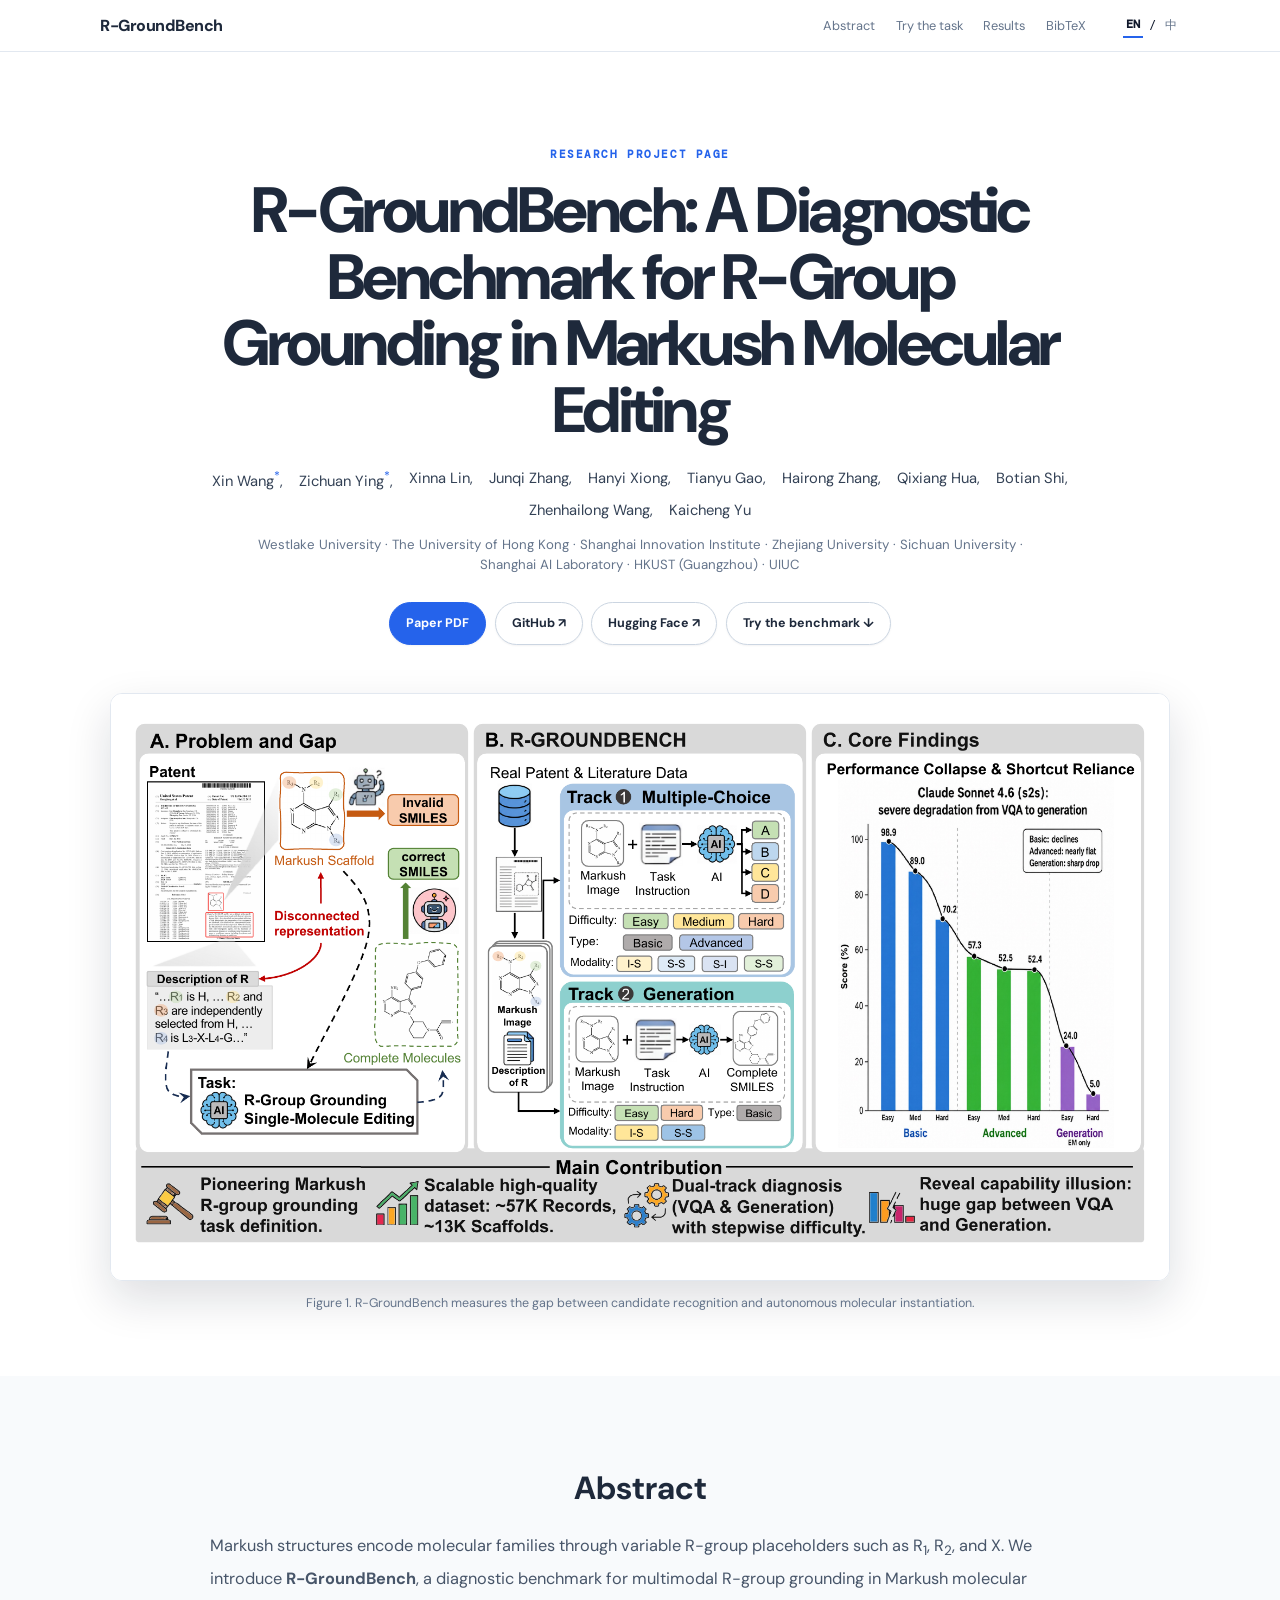
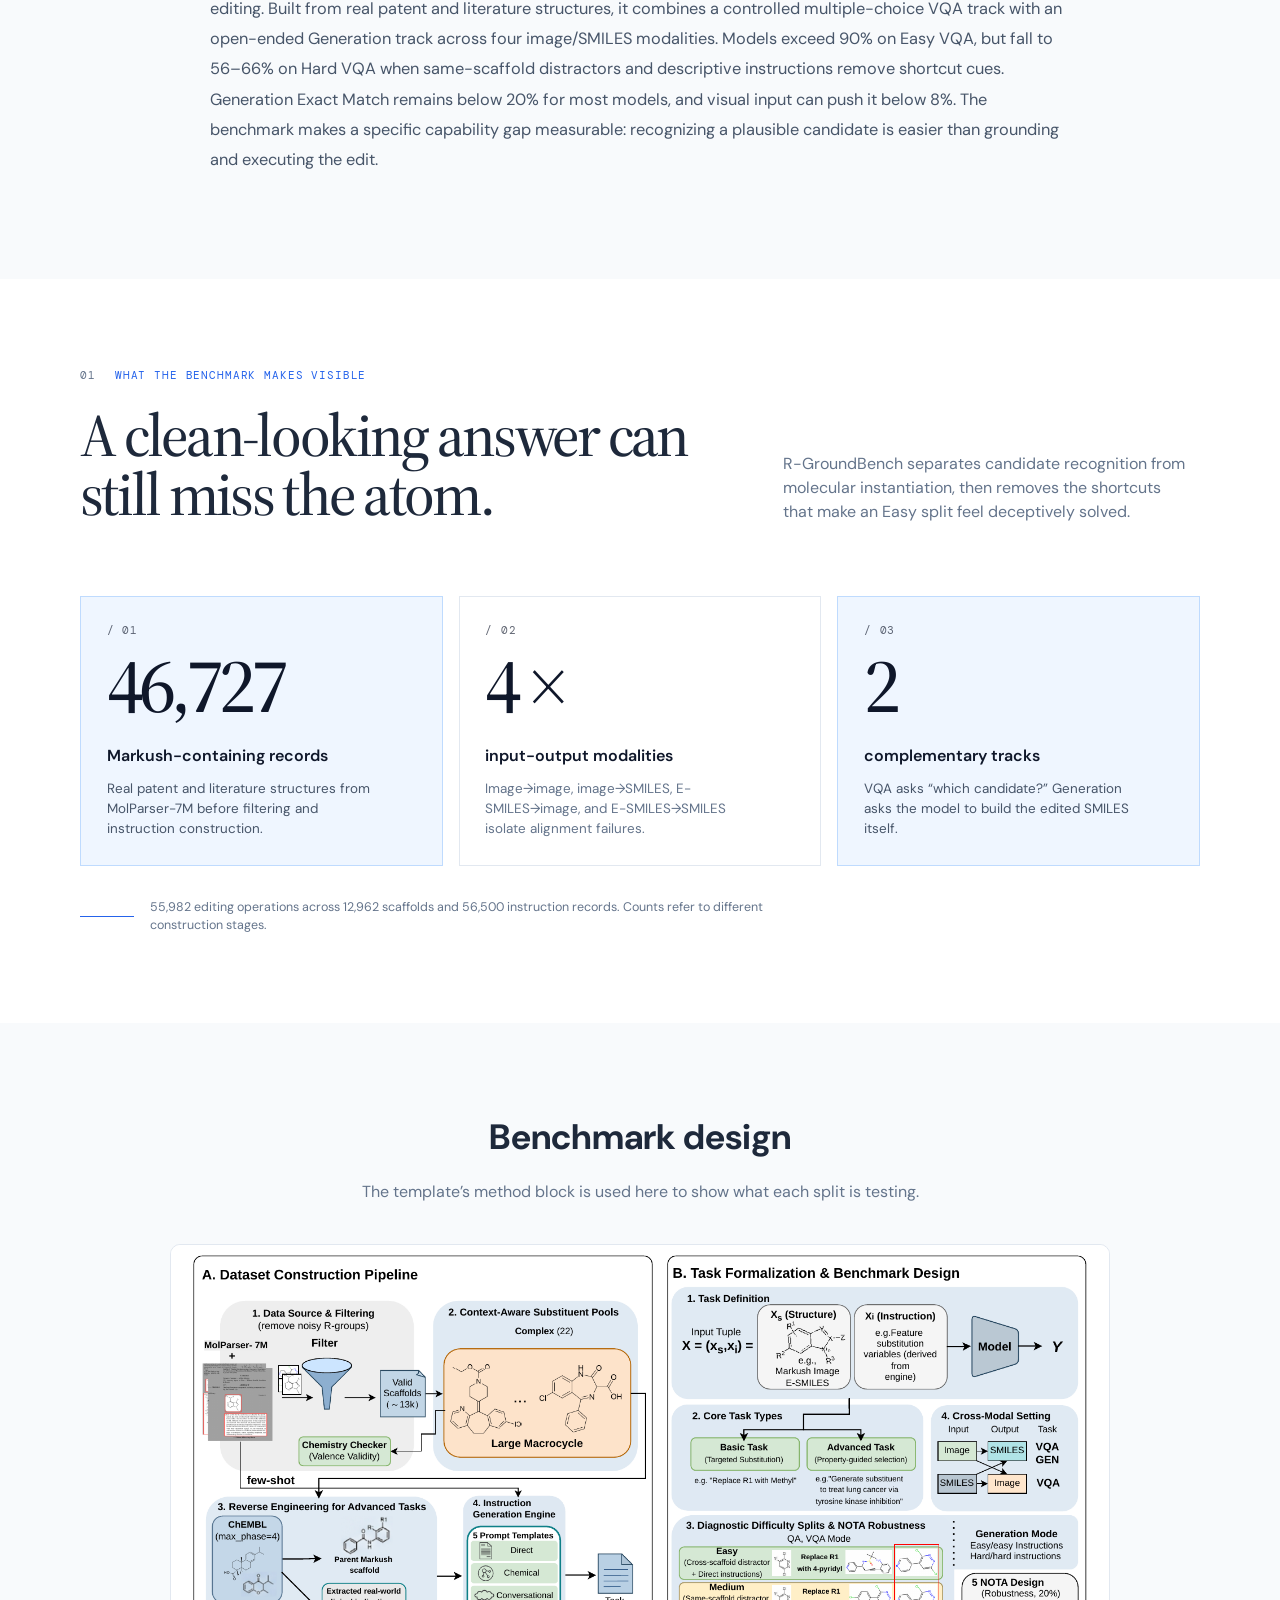
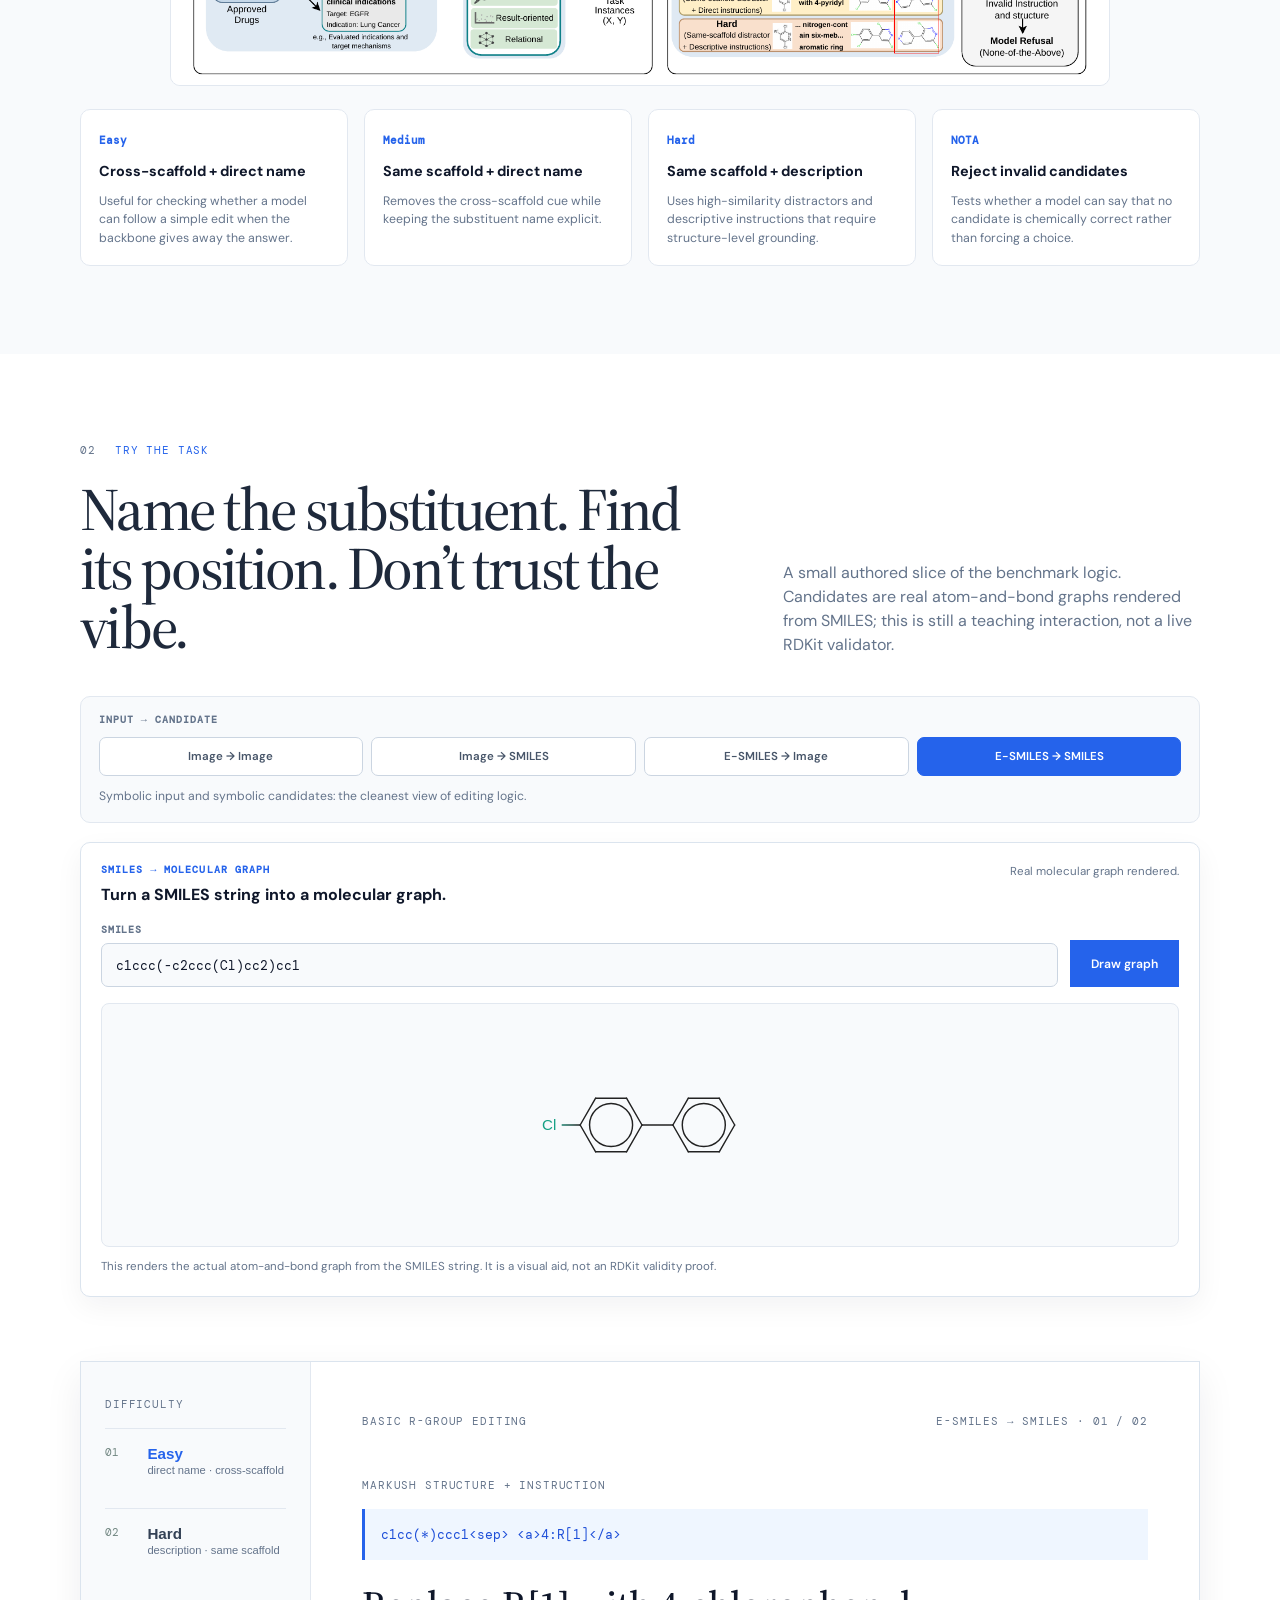
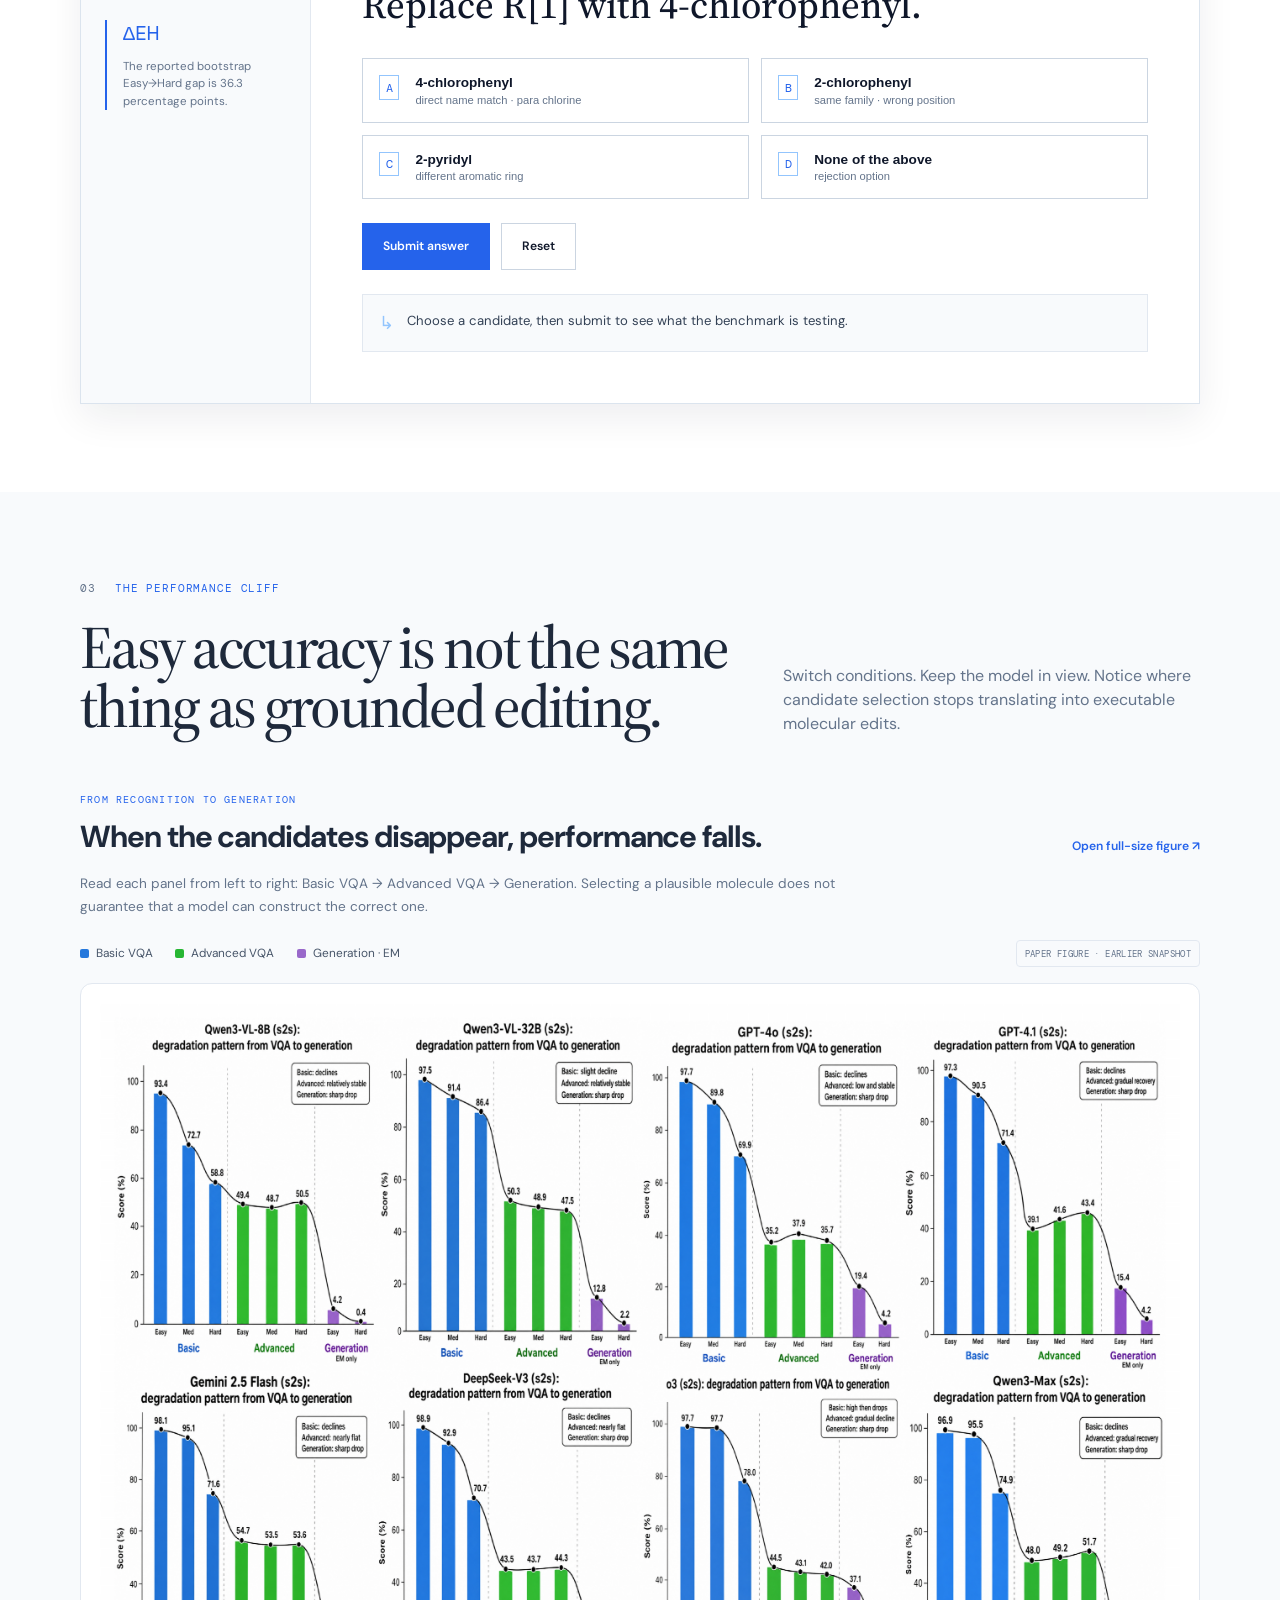
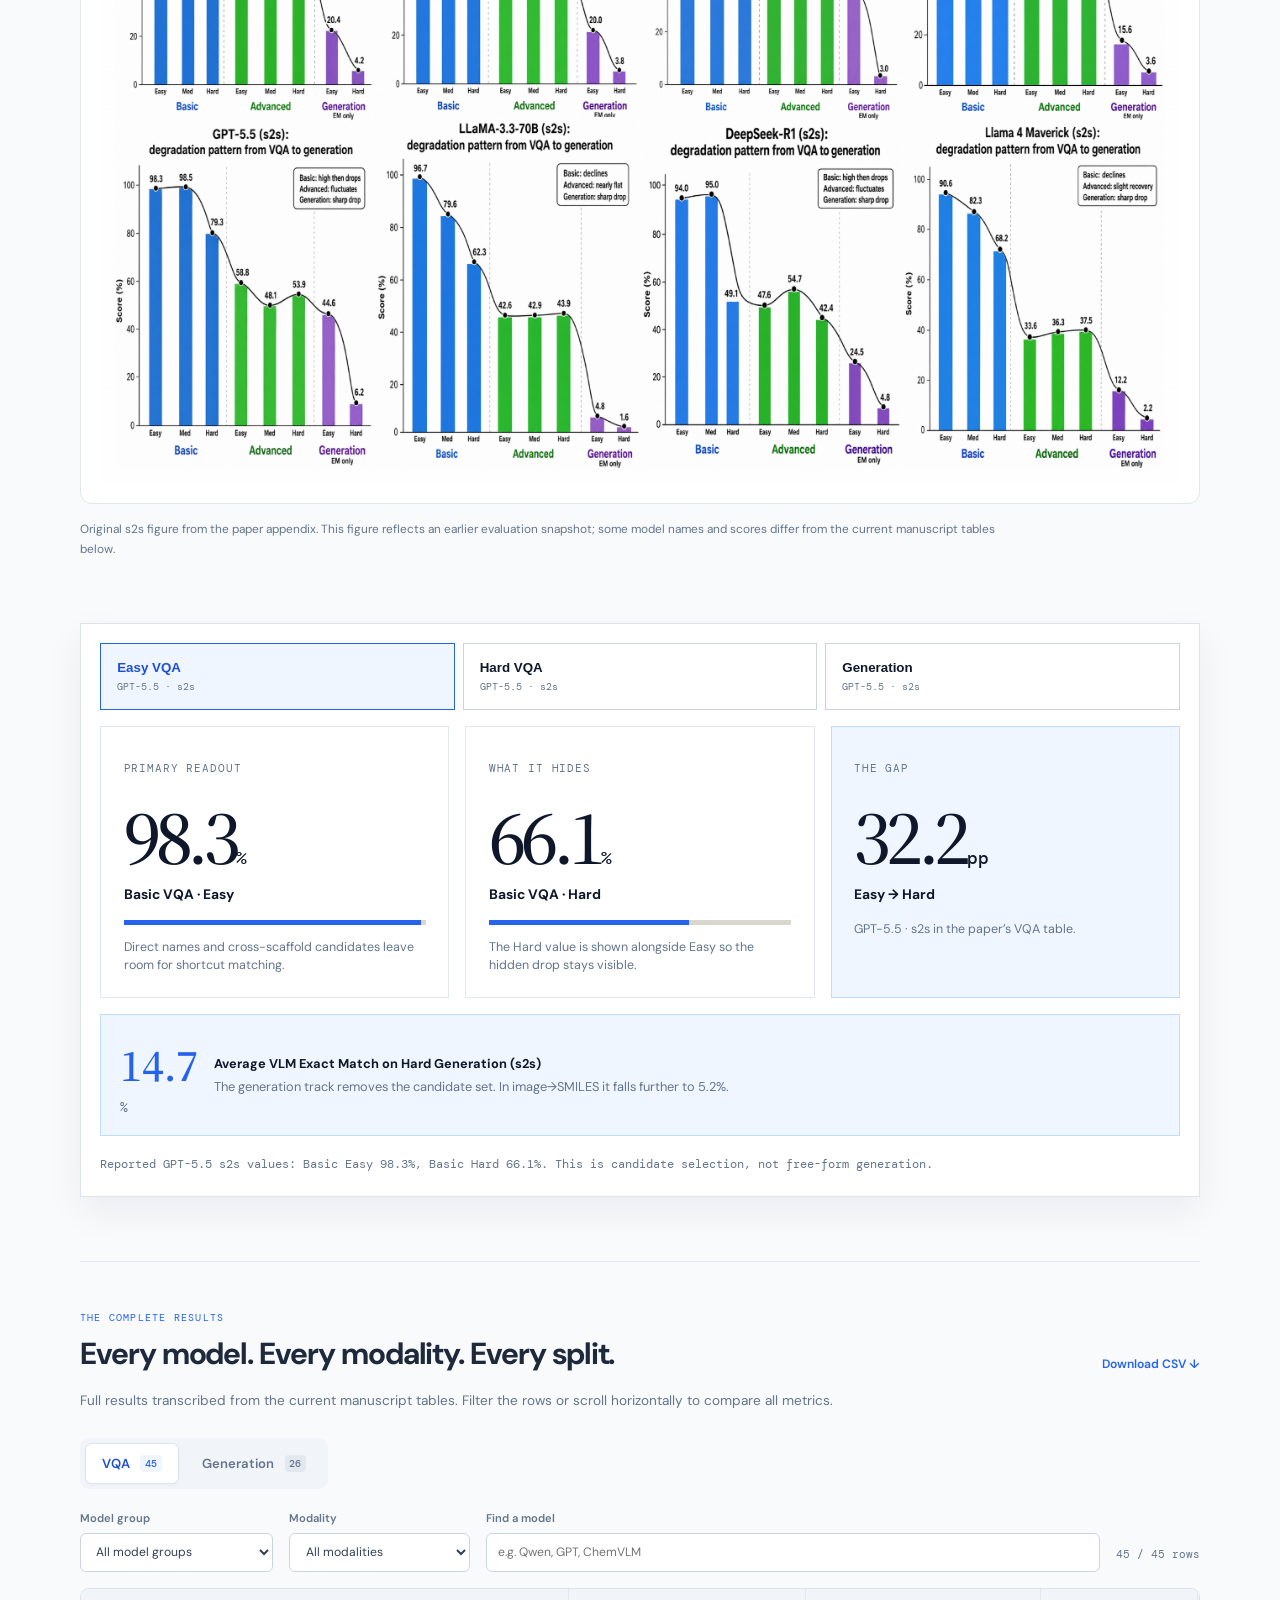
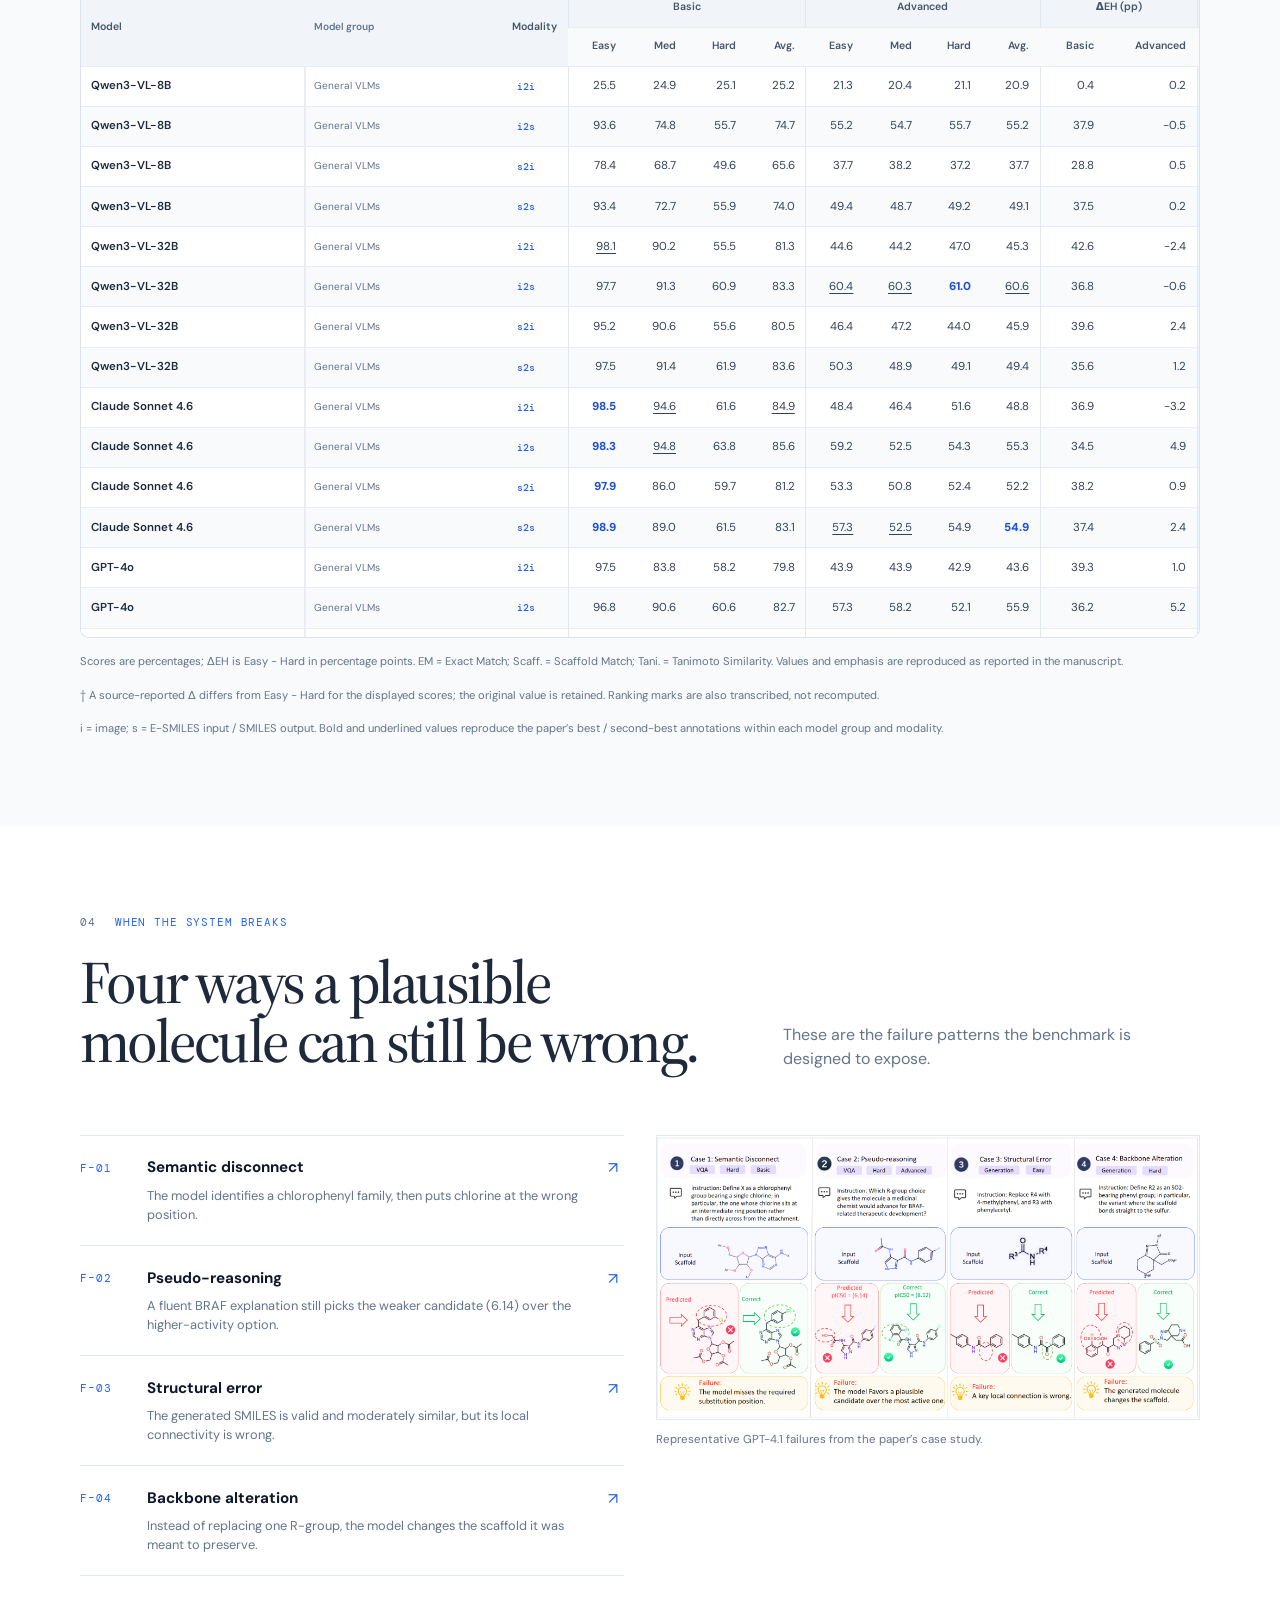
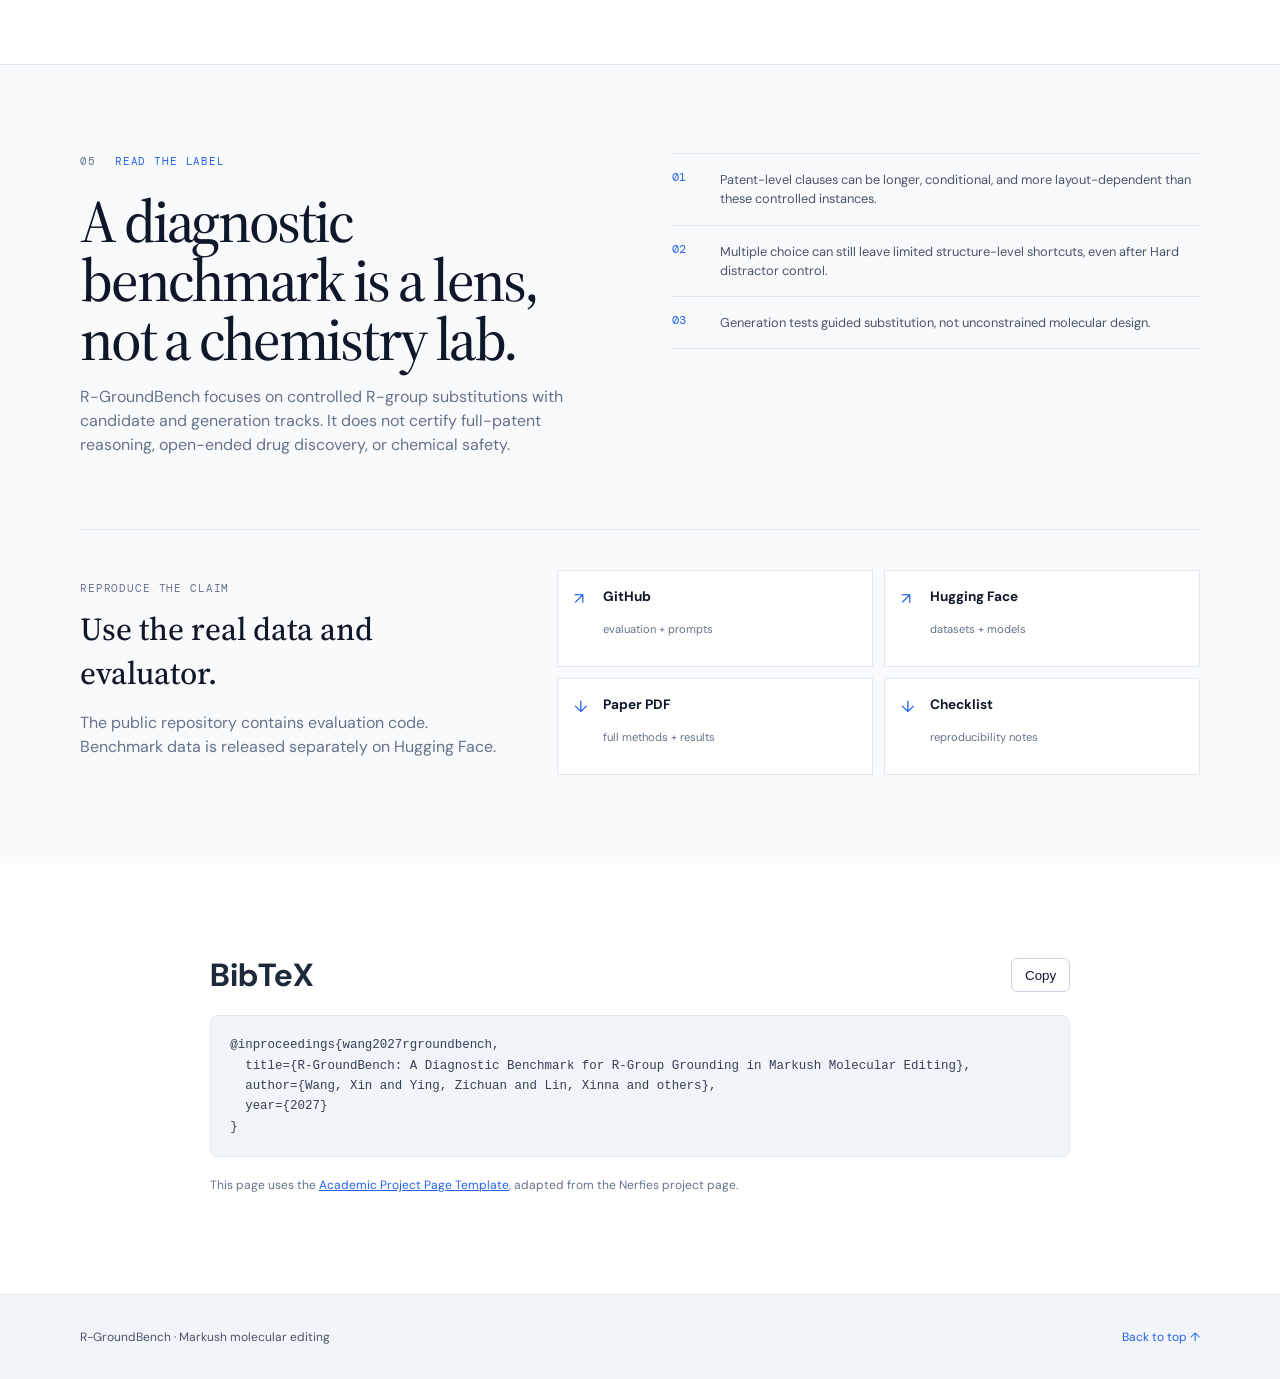
==== commit 31c982e3: "feat: show paper degradation figure and full results tables" ====
--- a/index.html
+++ b/index.html
@@ -10,12 +10,13 @@
   <meta name="theme-color" content="#2563eb"><title>R-GroundBench | Academic Project Page</title>
   <link rel="icon" href="data:image/svg+xml,%3Csvg xmlns='http://www.w3.org/2000/svg' viewBox='0 0 64 64'%3E%3Crect width='64' height='64' rx='14' fill='%232563eb'/%3E%3Cpath d='M14 44 25 18h8l17 26h-9l-3.4-6.8H24.2L21.5 44H14Zm13.7-13.5h6.7L31 22.9l-3.3 7.6Z' fill='white'/%3E%3C/svg%3E">
   <link rel="stylesheet" href="styles.css">
+<link rel="stylesheet" href="results.css">
 </head>
 <body>
 <a class="skip-link" href="#main" data-i18n="skip">Skip to content</a>
 <header class="academic-nav"><div class="academic-nav-inner"><a class="template-brand" href="#hero">R-GroundBench</a><nav><a href="#abstract">Abstract</a><a href="#try" data-i18n="navTry">Try the task</a><a href="#results">Results</a><a href="#BibTeX">BibTeX</a></nav><div class="language-toggle" role="group" aria-label="Language"><button class="lang-button is-active" type="button" data-lang="en" aria-pressed="true">EN</button><span>/</span><button class="lang-button" type="button" data-lang="zh" aria-pressed="false">中</button></div></div></header>
 <main id="main">
-  <section class="academic-hero" id="hero"><div class="academic-hero-inner"><p class="publication-kicker">RESEARCH PROJECT PAGE</p><h1 class="publication-title">R-GroundBench: A Diagnostic Benchmark for R-Group Grounding in Markush Molecular Editing</h1><div class="publication-authors"><span>Xin Wang<sup>*</sup></span><span>Zichuan Ying<sup>*</sup></span><span>Xinna Lin</span><span>Junqi Zhang</span><span>Hanyi Xiong</span><span>Tianyu Gao</span><span>Hairong Zhang</span><span>Qixiang Hua</span><span>Botian Shi</span><span>Zhenhailong Wang</span><span>Kaicheng Yu</span></div><p class="publication-affiliations">Westlake University · The University of Hong Kong · Shanghai Innovation Institute · Zhejiang University · Sichuan University · Shanghai AI Laboratory · HKUST (Guangzhou) · UIUC</p><div class="publication-links"><a class="academic-button primary" href="assets/paper.pdf">Paper PDF</a><a class="academic-button" href="https://github.com/CrisYing/R-GROUNDBENCH/" target="_blank" rel="noreferrer">GitHub ↗</a><a class="academic-button" href="https://huggingface.co/Crisying" target="_blank" rel="noreferrer">Hugging Face ↗</a><a class="academic-button" href="#try" data-i18n="heroCta">Try the benchmark ↓</a></div></div><div class="teaser-wrap"><img src="assets/teaser.png" alt="R-GroundBench overview: the R-group grounding challenge, benchmark tracks, and the recognition-to-generation gap"><p class="teaser-caption">Figure 1. R-GroundBench measures the gap between candidate recognition and autonomous molecular instantiation.</p></div></section>
+  <section class="academic-hero" id="hero"><div class="academic-hero-inner"><p class="publication-kicker">RESEARCH PROJECT PAGE</p><h1 class="publication-title">R-GroundBench: A Diagnostic Benchmark for R-Group Grounding in Markush Molecular Editing</h1><div class="publication-authors"><span>Xin Wang<sup>*</sup></span><span>Zichuan Ying<sup>*</sup></span><span>Xinna Lin</span><span>Junqi Zhang</span><span>Hanyi Xiong</span><span>Tianyu Gao</span><span>Hairong Zhang</span><span>Qixiang Hua</span><span>Botian Shi</span><span>Zhenhailong Wang</span><span>Kaicheng Yu</span></div><p class="publication-affiliations">Westlake University · The University of Hong Kong · Shanghai Innovation Institute · Zhejiang University · Sichuan University · Shanghai AI Laboratory · HKUST (Guangzhou) · UIUC</p><div class="publication-links"><a class="academic-button primary" href="assets/paper.pdf">Paper PDF</a><a class="academic-button" href="https://github.com/latent-recast-research/R-GroundBench/" target="_blank" rel="noreferrer">GitHub ↗</a><a class="academic-button" href="https://huggingface.co/datasets/latent-recast-research/mollangbench-edit" target="_blank" rel="noreferrer">Hugging Face ↗</a><a class="academic-button" href="#try" data-i18n="heroCta">Try the benchmark ↓</a></div></div><div class="teaser-wrap"><img src="assets/teaser.png" alt="R-GroundBench overview: the R-group grounding challenge, benchmark tracks, and the recognition-to-generation gap"><p class="teaser-caption">Figure 1. R-GroundBench measures the gap between candidate recognition and autonomous molecular instantiation.</p></div></section>
 
   <section class="academic-section abstract-section" id="abstract"><div class="academic-container narrow"><h2>Abstract</h2><p>Markush structures encode molecular families through variable R-group placeholders such as R<sub>1</sub>, R<sub>2</sub>, and X. We introduce <strong>R-GroundBench</strong>, a diagnostic benchmark for multimodal R-group grounding in Markush molecular editing. Built from real patent and literature structures, it combines a controlled multiple-choice VQA track with an open-ended Generation track across four image/SMILES modalities. Models exceed 90% on Easy VQA, but fall to 56–66% on Hard VQA when same-scaffold distractors and descriptive instructions remove shortcut cues. Generation Exact Match remains below 20% for most models, and visual input can push it below 8%. The benchmark makes a specific capability gap measurable: recognizing a plausible candidate is easier than grounding and executing the edit.</p></div></section>
 
@@ -25,11 +26,937 @@
 
   <section class="academic-section interactive-section" id="try"><div class="academic-container"><div class="section-kicker"><span>02</span><span data-i18n="tryKicker">TRY THE TASK</span></div><div class="section-heading"><h2 id="try-title" data-i18n="tryTitle">Name the substituent. Find its position. Don’t trust the vibe.</h2><p data-i18n="tryIntro">A small authored slice of the benchmark logic. Candidates are real atom-and-bond graphs rendered from SMILES; this is still a teaching interaction, not a live RDKit validator.</p></div><div class="modality-bar"><div class="modality-title" data-i18n="modalityTitle">INPUT → CANDIDATE</div><div class="modality-switch" role="group" aria-label="Choose input and candidate modality"><button type="button" class="modality-button" data-modality="i2i" aria-pressed="false">Image → Image</button><button type="button" class="modality-button" data-modality="i2s" aria-pressed="false">Image → SMILES</button><button type="button" class="modality-button" data-modality="s2i" aria-pressed="false">E-SMILES → Image</button><button type="button" class="modality-button is-active" data-modality="s2s" aria-pressed="true">E-SMILES → SMILES</button></div><p id="modality-note" class="modality-note">Symbolic input and symbolic candidates: the cleanest view of editing logic.</p></div><div class="smiles-converter" aria-labelledby="smiles-converter-title"><div class="converter-heading"><div><div class="converter-kicker" data-i18n="smilesKicker">SMILES → MOLECULAR GRAPH</div><h3 id="smiles-converter-title" data-i18n="smilesConverterTitle">Turn a SMILES string into a molecular graph.</h3></div><span class="converter-status" id="smiles-status" data-i18n="smilesStatus">Ready to render a real structure.</span></div><div class="converter-controls"><label class="smiles-input-label"><span data-i18n="smilesInputLabel">SMILES</span><input id="smiles-input" type="text" value="c1ccc(-c2ccc(Cl)cc2)cc1" spellcheck="false" autocomplete="off"></label><button class="button button-primary" id="draw-smiles" type="button" data-i18n="smilesDraw">Draw graph</button></div><div class="graph-stage" id="smiles-graph" aria-live="polite"><svg class="molecule-graph converter-graph" id="smiles-graph-svg" role="img" aria-label="Molecular graph preview"></svg></div><p class="converter-caption" data-i18n="smilesCaption">This renders the actual atom-and-bond graph from the SMILES string. It is a visual aid, not an RDKit validity proof.</p></div><div class="task-shell"><aside class="task-sidebar"><p class="eyebrow" data-i18n="difficultyLabel">DIFFICULTY</p><button class="difficulty-button is-active" type="button" data-difficulty="easy" aria-pressed="true"><span>01</span><b data-i18n="easy">Easy</b><small data-i18n="easyHint">direct name · cross-scaffold</small></button><button class="difficulty-button" type="button" data-difficulty="hard" aria-pressed="false"><span>02</span><b data-i18n="hard">Hard</b><small data-i18n="hardHint">description · same scaffold</small></button><div class="task-side-note"><span>ΔEH</span><p data-i18n="taskSideNote">The reported bootstrap Easy→Hard gap is 36.3 percentage points.</p></div></aside><div class="task-main"><div class="task-meta"><span id="task-type">BASIC R-GROUP EDITING</span><span><span id="task-modality">E-SMILES → SMILES</span> · <span id="task-count">01 / 02</span></span></div><div class="task-question"><p class="eyebrow" data-i18n="questionLabel">MARKUSH STRUCTURE + INSTRUCTION</p><div id="input-preview" class="input-preview" hidden></div><div class="smiles-box" id="smiles-text"></div><h3 id="question-text"></h3></div><div class="options" id="options" role="radiogroup" aria-label="Candidate answers"></div><div class="task-actions"><button class="button button-primary" id="submit-answer" type="button" disabled data-i18n="submit">Submit answer</button><button class="button button-quiet" id="reset-answer" type="button" data-i18n="reset">Reset</button></div><div class="feedback" id="feedback" role="status" aria-live="polite"><span class="feedback-icon">↳</span><span data-i18n="feedbackPlaceholder">Choose a candidate, then submit to see what the benchmark is testing.</span></div></div></div></div></section>
 
-  <section class="academic-section results-section" id="results"><div class="academic-container"><div class="section-kicker"><span>03</span><span data-i18n="cliffKicker">THE PERFORMANCE CLIFF</span></div><div class="section-heading"><h2 id="cliff-title" data-i18n="cliffTitle">Easy accuracy is not the same thing as grounded editing.</h2><p data-i18n="cliffIntro">Switch conditions. Keep the model in view. Notice where candidate selection stops translating into executable molecular edits.</p></div><div class="cliff-shell" id="cliff"><div class="cliff-controls" role="group" aria-label="Performance condition"><button class="cliff-button is-active" type="button" data-metric="easy" aria-pressed="true"><span data-i18n="metricEasy">Easy VQA</span><small>GPT-5.5 · s2s</small></button><button class="cliff-button" type="button" data-metric="hard" aria-pressed="false"><span data-i18n="metricHard">Hard VQA</span><small>GPT-5.5 · s2s</small></button><button class="cliff-button" type="button" data-metric="generation" aria-pressed="false"><span data-i18n="metricGeneration">Generation</span><small>GPT-5.5 · s2s</small></button></div><div class="metric-grid"><article class="metric-card"><p class="eyebrow" data-i18n="metricPrimaryLabel">PRIMARY READOUT</p><strong id="metric-primary">98.3<span>%</span></strong><h3 id="metric-primary-name">Basic VQA · Easy</h3><div class="meter"><span id="meter-primary" style="width:98.3%"></span></div><p id="metric-primary-note"></p></article><article class="metric-card metric-card-outline"><p class="eyebrow" data-i18n="metricSecondaryLabel">WHAT IT HIDES</p><strong id="metric-secondary">66.1<span>%</span></strong><h3 id="metric-secondary-name">Basic VQA · Hard</h3><div class="meter meter-coral"><span id="meter-secondary" style="width:66.1%"></span></div><p id="metric-secondary-note"></p></article><article class="metric-card metric-card-amber"><p class="eyebrow" data-i18n="metricGapLabel">THE GAP</p><strong id="metric-gap">32.2<span>pp</span></strong><h3 id="metric-gap-name">Easy → Hard</h3><p id="metric-gap-note"></p></article></div><div class="cliff-callout"><div class="callout-number">14.7<span>%</span></div><p><b data-i18n="generationCalloutTitle">Average VLM Exact Match on Hard Generation (s2s)</b><span data-i18n="generationCalloutBody">The generation track removes the candidate set. In image→SMILES it falls further to 5.2%.</span></p></div><p class="chart-caption" id="metric-description" role="status" aria-live="polite"></p></div></div></section>
+  <section class="academic-section results-section" id="results"><div class="academic-container"><div class="section-kicker"><span>03</span><span data-i18n="cliffKicker">THE PERFORMANCE CLIFF</span></div><div class="section-heading"><h2 id="cliff-title" data-i18n="cliffTitle">Easy accuracy is not the same thing as grounded editing.</h2><p data-i18n="cliffIntro">Switch conditions. Keep the model in view. Notice where candidate selection stops translating into executable molecular edits.</p></div><div class="paper-diagnosis" id="paper-figure">
+  <div class="results-subheading">
+    <div><p class="section-kicker" data-results-i18n="visualKicker">FROM RECOGNITION TO GENERATION</p><h3 data-results-i18n="visualTitle">When the candidates disappear, performance falls.</h3></div>
+    <a class="result-text-link" href="assets/results/s2s-degradation.png" target="_blank" rel="noopener" data-results-i18n="openFigure">Open full-size figure ↗</a>
+  </div>
+  <p class="results-description" data-results-i18n="visualIntro">Read each panel from left to right: Basic VQA → Advanced VQA → Generation. Selecting a plausible molecule does not guarantee that a model can construct the correct one.</p>
+  <div class="figure-legend" aria-label="Figure legend"><span><i class="legend-basic"></i>Basic VQA</span><span><i class="legend-advanced"></i>Advanced VQA</span><span><i class="legend-generation"></i>Generation · EM</span><span class="figure-version" data-results-i18n="snapshot">PAPER FIGURE · EARLIER SNAPSHOT</span></div>
+  <figure class="paper-result-figure">
+    <a href="assets/results/s2s-degradation.png" target="_blank" rel="noopener" aria-label="Open the full-size paper figure"><img src="assets/results/s2s-degradation.png" width="2570" height="2573" loading="lazy" decoding="async" alt="Twelve model panels show the decline from Basic and Advanced VQA to Generation Exact Match under the s2s setting."></a>
+    <figcaption data-results-i18n="visualCaption">Original s2s figure from the paper appendix. This figure reflects an earlier evaluation snapshot; some model names and scores differ from the current manuscript tables below.</figcaption>
+  </figure>
+</div>
+
+
+<div class="cliff-shell" id="cliff"><div class="cliff-controls" role="group" aria-label="Performance condition"><button class="cliff-button is-active" type="button" data-metric="easy" aria-pressed="true"><span data-i18n="metricEasy">Easy VQA</span><small>GPT-5.5 · s2s</small></button><button class="cliff-button" type="button" data-metric="hard" aria-pressed="false"><span data-i18n="metricHard">Hard VQA</span><small>GPT-5.5 · s2s</small></button><button class="cliff-button" type="button" data-metric="generation" aria-pressed="false"><span data-i18n="metricGeneration">Generation</span><small>GPT-5.5 · s2s</small></button></div><div class="metric-grid"><article class="metric-card"><p class="eyebrow" data-i18n="metricPrimaryLabel">PRIMARY READOUT</p><strong id="metric-primary">98.3<span>%</span></strong><h3 id="metric-primary-name">Basic VQA · Easy</h3><div class="meter"><span id="meter-primary" style="width:98.3%"></span></div><p id="metric-primary-note"></p></article><article class="metric-card metric-card-outline"><p class="eyebrow" data-i18n="metricSecondaryLabel">WHAT IT HIDES</p><strong id="metric-secondary">66.1<span>%</span></strong><h3 id="metric-secondary-name">Basic VQA · Hard</h3><div class="meter meter-coral"><span id="meter-secondary" style="width:66.1%"></span></div><p id="metric-secondary-note"></p></article><article class="metric-card metric-card-amber"><p class="eyebrow" data-i18n="metricGapLabel">THE GAP</p><strong id="metric-gap">32.2<span>pp</span></strong><h3 id="metric-gap-name">Easy → Hard</h3><p id="metric-gap-note"></p></article></div><div class="cliff-callout"><div class="callout-number">14.7<span>%</span></div><p><b data-i18n="generationCalloutTitle">Average VLM Exact Match on Hard Generation (s2s)</b><span data-i18n="generationCalloutBody">The generation track removes the candidate set. In image→SMILES it falls further to 5.2%.</span></p></div><p class="chart-caption" id="metric-description" role="status" aria-live="polite"></p></div><div class="full-results" id="full-results">
+  <div class="results-subheading"><div><p class="section-kicker" data-results-i18n="tableKicker">THE COMPLETE RESULTS</p><h3 data-results-i18n="tableTitle">Every model. Every modality. Every split.</h3></div><a class="result-text-link" id="results-download" href="assets/results/vqa-results.csv" download data-results-i18n="download">Download CSV ↓</a></div>
+  <p class="results-description" data-results-i18n="tableIntro">Full results transcribed from the current manuscript tables. Filter the rows or scroll horizontally to compare all metrics.</p>
+  <div class="result-track-controls" role="group" aria-label="Result track"><button type="button" class="result-track-button is-active" data-result-track="vqa" aria-pressed="true">VQA <span>45</span></button><button type="button" class="result-track-button" data-result-track="generation" aria-pressed="false">Generation <span>26</span></button></div>
+  <div class="result-filter-bar">
+    <label><span data-results-i18n="groupLabel">Model group</span><select id="results-group-filter"><option value="all" data-results-i18n="allGroups">All model groups</option><option value="vlm" data-results-i18n="vlms">General VLMs</option><option value="llm" data-results-i18n="llms">General LLMs</option><option value="chemical" data-results-i18n="chemical">Chemical-domain models</option></select></label>
+    <label><span data-results-i18n="modalityLabel">Modality</span><select id="results-modality-filter"><option value="all" data-results-i18n="allModalities">All modalities</option><option value="i2i">i2i · Image → Image</option><option value="i2s">i2s · Image → SMILES</option><option value="s2i">s2i · E-SMILES → Image</option><option value="s2s">s2s · E-SMILES → SMILES</option></select></label>
+    <label class="result-search"><span data-results-i18n="searchLabel">Find a model</span><input id="results-search" type="search" placeholder="e.g. Qwen, GPT, ChemVLM" autocomplete="off"></label>
+    <p id="results-count" role="status" aria-live="polite">45 / 45 rows</p>
+  </div>
+  <div class="results-table-wrap" data-result-panel="vqa" role="region" aria-label="VQA results, scroll to see all columns" tabindex="0"><table class="results-table vqa-table" id="vqa-results-table"><caption>VQA: full paper-reported results from the current manuscript</caption><thead><tr>
+<th scope="col" rowspan="2" class="model-cell">Model</th><th scope="col" rowspan="2" class="group-cell">Model group</th><th scope="col" rowspan="2">Modality</th>
+<th scope="colgroup" colspan="4">Basic</th>
+<th scope="colgroup" colspan="4">Advanced</th>
+<th scope="colgroup" colspan="2">ΔEH (pp)</th>
+<th scope="colgroup" colspan="1">Overall</th>
+</tr><tr>
+<th scope="col">Easy</th>
+<th scope="col">Med</th>
+<th scope="col">Hard</th>
+<th scope="col">Avg.</th>
+<th scope="col">Easy</th>
+<th scope="col">Med</th>
+<th scope="col">Hard</th>
+<th scope="col">Avg.</th>
+<th scope="col">Basic</th>
+<th scope="col">Advanced</th>
+<th scope="col">Avg.</th>
+</tr></thead><tbody>
+<tr data-group="vlm" data-model="Qwen3-VL-8B" data-modality="i2i">
+<th scope="row" class="model-cell">Qwen3-VL-8B</th><td class="group-cell">General VLMs</td><td class="modality-cell">i2i</td>
+<td class="metric-separator">25.5</td>
+<td class="">24.9</td>
+<td class="">25.1</td>
+<td class="">25.2</td>
+<td class="metric-separator">21.3</td>
+<td class="">20.4</td>
+<td class="">21.1</td>
+<td class="">20.9</td>
+<td class="metric-separator">0.4</td>
+<td class="">0.2</td>
+<td class="metric-separator overall-cell">23.0</td>
+</tr>
+<tr data-group="vlm" data-model="Qwen3-VL-8B" data-modality="i2s">
+<th scope="row" class="model-cell">Qwen3-VL-8B</th><td class="group-cell">General VLMs</td><td class="modality-cell">i2s</td>
+<td class="metric-separator">93.6</td>
+<td class="">74.8</td>
+<td class="">55.7</td>
+<td class="">74.7</td>
+<td class="metric-separator">55.2</td>
+<td class="">54.7</td>
+<td class="">55.7</td>
+<td class="">55.2</td>
+<td class="metric-separator">37.9</td>
+<td class="">-0.5</td>
+<td class="metric-separator overall-cell">64.9</td>
+</tr>
+<tr data-group="vlm" data-model="Qwen3-VL-8B" data-modality="s2i">
+<th scope="row" class="model-cell">Qwen3-VL-8B</th><td class="group-cell">General VLMs</td><td class="modality-cell">s2i</td>
+<td class="metric-separator">78.4</td>
+<td class="">68.7</td>
+<td class="">49.6</td>
+<td class="">65.6</td>
+<td class="metric-separator">37.7</td>
+<td class="">38.2</td>
+<td class="">37.2</td>
+<td class="">37.7</td>
+<td class="metric-separator">28.8</td>
+<td class="">0.5</td>
+<td class="metric-separator overall-cell">51.6</td>
+</tr>
+<tr data-group="vlm" data-model="Qwen3-VL-8B" data-modality="s2s">
+<th scope="row" class="model-cell">Qwen3-VL-8B</th><td class="group-cell">General VLMs</td><td class="modality-cell">s2s</td>
+<td class="metric-separator">93.4</td>
+<td class="">72.7</td>
+<td class="">55.9</td>
+<td class="">74.0</td>
+<td class="metric-separator">49.4</td>
+<td class="">48.7</td>
+<td class="">49.2</td>
+<td class="">49.1</td>
+<td class="metric-separator">37.5</td>
+<td class="">0.2</td>
+<td class="metric-separator overall-cell">61.6</td>
+</tr>
+<tr data-group="vlm" data-model="Qwen3-VL-32B" data-modality="i2i">
+<th scope="row" class="model-cell">Qwen3-VL-32B</th><td class="group-cell">General VLMs</td><td class="modality-cell">i2i</td>
+<td class="metric-separator"><u>98.1</u></td>
+<td class="">90.2</td>
+<td class="">55.5</td>
+<td class="">81.3</td>
+<td class="metric-separator">44.6</td>
+<td class="">44.2</td>
+<td class="">47.0</td>
+<td class="">45.3</td>
+<td class="metric-separator">42.6</td>
+<td class="">-2.4</td>
+<td class="metric-separator overall-cell">63.3</td>
+</tr>
+<tr data-group="vlm" data-model="Qwen3-VL-32B" data-modality="i2s">
+<th scope="row" class="model-cell">Qwen3-VL-32B</th><td class="group-cell">General VLMs</td><td class="modality-cell">i2s</td>
+<td class="metric-separator">97.7</td>
+<td class="">91.3</td>
+<td class="">60.9</td>
+<td class="">83.3</td>
+<td class="metric-separator"><u>60.4</u></td>
+<td class=""><u>60.3</u></td>
+<td class=""><strong>61.0</strong></td>
+<td class=""><u>60.6</u></td>
+<td class="metric-separator">36.8</td>
+<td class="">-0.6</td>
+<td class="metric-separator overall-cell">71.9</td>
+</tr>
+<tr data-group="vlm" data-model="Qwen3-VL-32B" data-modality="s2i">
+<th scope="row" class="model-cell">Qwen3-VL-32B</th><td class="group-cell">General VLMs</td><td class="modality-cell">s2i</td>
+<td class="metric-separator">95.2</td>
+<td class="">90.6</td>
+<td class="">55.6</td>
+<td class="">80.5</td>
+<td class="metric-separator">46.4</td>
+<td class="">47.2</td>
+<td class="">44.0</td>
+<td class="">45.9</td>
+<td class="metric-separator">39.6</td>
+<td class="">2.4</td>
+<td class="metric-separator overall-cell">63.2</td>
+</tr>
+<tr data-group="vlm" data-model="Qwen3-VL-32B" data-modality="s2s">
+<th scope="row" class="model-cell">Qwen3-VL-32B</th><td class="group-cell">General VLMs</td><td class="modality-cell">s2s</td>
+<td class="metric-separator">97.5</td>
+<td class="">91.4</td>
+<td class="">61.9</td>
+<td class="">83.6</td>
+<td class="metric-separator">50.3</td>
+<td class="">48.9</td>
+<td class="">49.1</td>
+<td class="">49.4</td>
+<td class="metric-separator">35.6</td>
+<td class="">1.2</td>
+<td class="metric-separator overall-cell">66.5</td>
+</tr>
+<tr data-group="vlm" data-model="Claude Sonnet 4.6" data-modality="i2i">
+<th scope="row" class="model-cell">Claude Sonnet 4.6</th><td class="group-cell">General VLMs</td><td class="modality-cell">i2i</td>
+<td class="metric-separator"><strong>98.5</strong></td>
+<td class=""><u>94.6</u></td>
+<td class="">61.6</td>
+<td class=""><u>84.9</u></td>
+<td class="metric-separator">48.4</td>
+<td class="">46.4</td>
+<td class="">51.6</td>
+<td class="">48.8</td>
+<td class="metric-separator">36.9</td>
+<td class="">-3.2</td>
+<td class="metric-separator overall-cell">66.8</td>
+</tr>
+<tr data-group="vlm" data-model="Claude Sonnet 4.6" data-modality="i2s">
+<th scope="row" class="model-cell">Claude Sonnet 4.6</th><td class="group-cell">General VLMs</td><td class="modality-cell">i2s</td>
+<td class="metric-separator"><strong>98.3</strong></td>
+<td class=""><u>94.8</u></td>
+<td class="">63.8</td>
+<td class="">85.6</td>
+<td class="metric-separator">59.2</td>
+<td class="">52.5</td>
+<td class="">54.3</td>
+<td class="">55.3</td>
+<td class="metric-separator">34.5</td>
+<td class="">4.9</td>
+<td class="metric-separator overall-cell">70.5</td>
+</tr>
+<tr data-group="vlm" data-model="Claude Sonnet 4.6" data-modality="s2i">
+<th scope="row" class="model-cell">Claude Sonnet 4.6</th><td class="group-cell">General VLMs</td><td class="modality-cell">s2i</td>
+<td class="metric-separator"><strong>97.9</strong></td>
+<td class="">86.0</td>
+<td class="">59.7</td>
+<td class="">81.2</td>
+<td class="metric-separator">53.3</td>
+<td class="">50.8</td>
+<td class="">52.4</td>
+<td class="">52.2</td>
+<td class="metric-separator">38.2</td>
+<td class="">0.9</td>
+<td class="metric-separator overall-cell">66.7</td>
+</tr>
+<tr data-group="vlm" data-model="Claude Sonnet 4.6" data-modality="s2s">
+<th scope="row" class="model-cell">Claude Sonnet 4.6</th><td class="group-cell">General VLMs</td><td class="modality-cell">s2s</td>
+<td class="metric-separator"><strong>98.9</strong></td>
+<td class="">89.0</td>
+<td class="">61.5</td>
+<td class="">83.1</td>
+<td class="metric-separator"><u>57.3</u></td>
+<td class=""><u>52.5</u></td>
+<td class="">54.9</td>
+<td class=""><strong>54.9</strong></td>
+<td class="metric-separator">37.4</td>
+<td class="">2.4</td>
+<td class="metric-separator overall-cell">69.0</td>
+</tr>
+<tr data-group="vlm" data-model="GPT-4o" data-modality="i2i">
+<th scope="row" class="model-cell">GPT-4o</th><td class="group-cell">General VLMs</td><td class="modality-cell">i2i</td>
+<td class="metric-separator">97.5</td>
+<td class="">83.8</td>
+<td class="">58.2</td>
+<td class="">79.8</td>
+<td class="metric-separator">43.9</td>
+<td class="">43.9</td>
+<td class="">42.9</td>
+<td class="">43.6</td>
+<td class="metric-separator">39.3</td>
+<td class="">1.0</td>
+<td class="metric-separator overall-cell">61.7</td>
+</tr>
+<tr data-group="vlm" data-model="GPT-4o" data-modality="i2s">
+<th scope="row" class="model-cell">GPT-4o</th><td class="group-cell">General VLMs</td><td class="modality-cell">i2s</td>
+<td class="metric-separator">96.8</td>
+<td class="">90.6</td>
+<td class="">60.6</td>
+<td class="">82.7</td>
+<td class="metric-separator">57.3</td>
+<td class="">58.2</td>
+<td class="">52.1</td>
+<td class="">55.9</td>
+<td class="metric-separator">36.2</td>
+<td class="">5.2</td>
+<td class="metric-separator overall-cell">69.3</td>
+</tr>
+<tr data-group="vlm" data-model="GPT-4o" data-modality="s2i">
+<th scope="row" class="model-cell">GPT-4o</th><td class="group-cell">General VLMs</td><td class="modality-cell">s2i</td>
+<td class="metric-separator"><u>97.5</u></td>
+<td class="">83.1</td>
+<td class="">57.7</td>
+<td class="">79.4</td>
+<td class="metric-separator">47.3</td>
+<td class="">49.2</td>
+<td class="">47.6</td>
+<td class="">48.0</td>
+<td class="metric-separator">39.8</td>
+<td class="">-0.3</td>
+<td class="metric-separator overall-cell">63.7</td>
+</tr>
+<tr data-group="vlm" data-model="GPT-4o" data-modality="s2s">
+<th scope="row" class="model-cell">GPT-4o</th><td class="group-cell">General VLMs</td><td class="modality-cell">s2s</td>
+<td class="metric-separator">97.7</td>
+<td class="">89.8</td>
+<td class="">61.1</td>
+<td class="">82.9</td>
+<td class="metric-separator">35.2</td>
+<td class="">37.9</td>
+<td class="">42.7</td>
+<td class="">38.6</td>
+<td class="metric-separator">36.6</td>
+<td class="">-7.5</td>
+<td class="metric-separator overall-cell">60.7</td>
+</tr>
+<tr data-group="vlm" data-model="GPT-4.1" data-modality="i2i">
+<th scope="row" class="model-cell">GPT-4.1</th><td class="group-cell">General VLMs</td><td class="modality-cell">i2i</td>
+<td class="metric-separator">97.8</td>
+<td class="">87.3</td>
+<td class="">60.4</td>
+<td class="">81.8</td>
+<td class="metric-separator">53.5</td>
+<td class="">50.8</td>
+<td class="">50.5</td>
+<td class="">51.6</td>
+<td class="metric-separator">37.4</td>
+<td class="">3.0</td>
+<td class="metric-separator overall-cell">66.7</td>
+</tr>
+<tr data-group="vlm" data-model="GPT-4.1" data-modality="i2s">
+<th scope="row" class="model-cell">GPT-4.1</th><td class="group-cell">General VLMs</td><td class="modality-cell">i2s</td>
+<td class="metric-separator">97.5</td>
+<td class="">90.4</td>
+<td class="">62.8</td>
+<td class="">83.6</td>
+<td class="metric-separator">59.0</td>
+<td class=""><strong>60.7</strong></td>
+<td class=""><u>54.1</u></td>
+<td class="">57.9</td>
+<td class="metric-separator">34.7</td>
+<td class="">4.9</td>
+<td class="metric-separator overall-cell">70.8</td>
+</tr>
+<tr data-group="vlm" data-model="GPT-4.1" data-modality="s2i">
+<th scope="row" class="model-cell">GPT-4.1</th><td class="group-cell">General VLMs</td><td class="modality-cell">s2i</td>
+<td class="metric-separator">96.4</td>
+<td class="">84.9</td>
+<td class="">60.3</td>
+<td class="">80.5</td>
+<td class="metric-separator">53.3</td>
+<td class="">53.5</td>
+<td class="">50.2</td>
+<td class="">52.3</td>
+<td class="metric-separator">36.1</td>
+<td class="">3.1</td>
+<td class="metric-separator overall-cell">66.4</td>
+</tr>
+<tr data-group="vlm" data-model="GPT-4.1" data-modality="s2s">
+<th scope="row" class="model-cell">GPT-4.1</th><td class="group-cell">General VLMs</td><td class="modality-cell">s2s</td>
+<td class="metric-separator">97.3</td>
+<td class="">90.5</td>
+<td class="">61.9</td>
+<td class="">83.2</td>
+<td class="metric-separator">39.1</td>
+<td class="">41.6</td>
+<td class="">42.1</td>
+<td class="">40.9</td>
+<td class="metric-separator">35.4</td>
+<td class="">-3.0</td>
+<td class="metric-separator overall-cell">62.1</td>
+</tr>
+<tr data-group="vlm" data-model="GPT-5.5" data-modality="i2i">
+<th scope="row" class="model-cell">GPT-5.5</th><td class="group-cell">General VLMs</td><td class="modality-cell">i2i</td>
+<td class="metric-separator">96.8</td>
+<td class=""><strong>95.5</strong></td>
+<td class=""><strong>64.3</strong></td>
+<td class=""><strong>85.5</strong></td>
+<td class="metric-separator"><u>54.9</u></td>
+<td class=""><u>57.7</u></td>
+<td class=""><u>50.5</u></td>
+<td class=""><u>54.4</u></td>
+<td class="metric-separator">32.5</td>
+<td class="">4.4</td>
+<td class="metric-separator overall-cell"><u>70.0</u></td>
+</tr>
+<tr data-group="vlm" data-model="GPT-5.5" data-modality="i2s">
+<th scope="row" class="model-cell">GPT-5.5</th><td class="group-cell">General VLMs</td><td class="modality-cell">i2s</td>
+<td class="metric-separator"><u>97.9</u></td>
+<td class=""><strong>98.5</strong></td>
+<td class=""><strong>66.1</strong></td>
+<td class=""><strong>87.5</strong></td>
+<td class="metric-separator">60.3</td>
+<td class="">59.5</td>
+<td class="">58.4</td>
+<td class="">59.4</td>
+<td class="metric-separator">31.8</td>
+<td class="">1.9</td>
+<td class="metric-separator overall-cell"><strong>73.5</strong></td>
+</tr>
+<tr data-group="vlm" data-model="GPT-5.5" data-modality="s2i">
+<th scope="row" class="model-cell">GPT-5.5</th><td class="group-cell">General VLMs</td><td class="modality-cell">s2i</td>
+<td class="metric-separator">95.3</td>
+<td class=""><strong>94.0</strong></td>
+<td class=""><strong>64.4</strong></td>
+<td class=""><strong>84.6</strong></td>
+<td class="metric-separator"><u>54.9</u></td>
+<td class=""><u>55.4</u></td>
+<td class=""><u>55.8</u></td>
+<td class=""><u>55.4</u></td>
+<td class="metric-separator">30.9</td>
+<td class="">-0.9</td>
+<td class="metric-separator overall-cell"><u>70.0</u></td>
+</tr>
+<tr data-group="vlm" data-model="GPT-5.5" data-modality="s2s">
+<th scope="row" class="model-cell">GPT-5.5</th><td class="group-cell">General VLMs</td><td class="modality-cell">s2s</td>
+<td class="metric-separator"><u>98.3</u></td>
+<td class=""><strong>98.5</strong></td>
+<td class=""><u>66.1</u></td>
+<td class=""><strong>87.6</strong></td>
+<td class="metric-separator"><strong>58.8</strong></td>
+<td class="">48.1</td>
+<td class=""><strong>53.8</strong></td>
+<td class="">53.6</td>
+<td class="metric-separator">32.2</td>
+<td class="">5.0</td>
+<td class="metric-separator overall-cell"><strong>70.6</strong></td>
+</tr>
+<tr data-group="vlm" data-model="Gemini 2.5 Flash" data-modality="i2i">
+<th scope="row" class="model-cell">Gemini 2.5 Flash</th><td class="group-cell">General VLMs</td><td class="modality-cell">i2i</td>
+<td class="metric-separator">95.3</td>
+<td class="">93.8</td>
+<td class=""><u>62.6</u></td>
+<td class="">83.9</td>
+<td class="metric-separator"><strong>59.8</strong></td>
+<td class=""><strong>58.2</strong></td>
+<td class=""><strong>62.2</strong></td>
+<td class=""><strong>60.1</strong></td>
+<td class="metric-separator">32.7</td>
+<td class="">-2.4</td>
+<td class="metric-separator overall-cell"><strong>72.0</strong></td>
+</tr>
+<tr data-group="vlm" data-model="Gemini 2.5 Flash" data-modality="i2s">
+<th scope="row" class="model-cell">Gemini 2.5 Flash</th><td class="group-cell">General VLMs</td><td class="modality-cell">i2s</td>
+<td class="metric-separator">97.5</td>
+<td class=""><u>94.8</u></td>
+<td class=""><u>65.4</u></td>
+<td class=""><u>85.9</u></td>
+<td class="metric-separator"><strong>62.5</strong></td>
+<td class=""><u>60.3</u></td>
+<td class=""><u>60.1</u></td>
+<td class=""><strong>61.0</strong></td>
+<td class="metric-separator">32.1</td>
+<td class="">2.4</td>
+<td class="metric-separator overall-cell"><u>73.4</u></td>
+</tr>
+<tr data-group="vlm" data-model="Gemini 2.5 Flash" data-modality="s2i">
+<th scope="row" class="model-cell">Gemini 2.5 Flash</th><td class="group-cell">General VLMs</td><td class="modality-cell">s2i</td>
+<td class="metric-separator">96.8</td>
+<td class=""><u>93.4</u></td>
+<td class=""><u>62.0</u></td>
+<td class=""><u>84.1</u></td>
+<td class="metric-separator"><strong>61.4</strong></td>
+<td class=""><strong>58.7</strong></td>
+<td class=""><strong>61.4</strong></td>
+<td class=""><strong>60.5</strong></td>
+<td class="metric-separator">34.8</td>
+<td class="">0.0</td>
+<td class="metric-separator overall-cell"><strong>72.3</strong></td>
+</tr>
+<tr data-group="vlm" data-model="Gemini 2.5 Flash" data-modality="s2s">
+<th scope="row" class="model-cell">Gemini 2.5 Flash</th><td class="group-cell">General VLMs</td><td class="modality-cell">s2s</td>
+<td class="metric-separator">98.1</td>
+<td class=""><u>95.1</u></td>
+<td class="">63.8</td>
+<td class=""><u>85.7</u></td>
+<td class="metric-separator">54.7</td>
+<td class=""><strong>53.5</strong></td>
+<td class=""><u>52.5</u></td>
+<td class=""><u>53.6</u></td>
+<td class="metric-separator">34.3</td>
+<td class="">2.2</td>
+<td class="metric-separator overall-cell"><u>69.6</u></td>
+</tr>
+<tr data-group="vlm" data-model="Llama 4 Maverick" data-modality="i2i">
+<th scope="row" class="model-cell">Llama 4 Maverick</th><td class="group-cell">General VLMs</td><td class="modality-cell">i2i</td>
+<td class="metric-separator">92.7</td>
+<td class="">86.2</td>
+<td class="">59.5</td>
+<td class="">79.5</td>
+<td class="metric-separator">35.2</td>
+<td class="">36.0</td>
+<td class="">33.3</td>
+<td class="">34.8</td>
+<td class="metric-separator">33.2</td>
+<td class="">1.9</td>
+<td class="metric-separator overall-cell">57.2</td>
+</tr>
+<tr data-group="vlm" data-model="Llama 4 Maverick" data-modality="i2s">
+<th scope="row" class="model-cell">Llama 4 Maverick</th><td class="group-cell">General VLMs</td><td class="modality-cell">i2s</td>
+<td class="metric-separator">93.6</td>
+<td class="">82.0</td>
+<td class="">62.6</td>
+<td class="">79.4</td>
+<td class="metric-separator">56.3</td>
+<td class="">54.4</td>
+<td class="">55.8</td>
+<td class="">55.5</td>
+<td class="metric-separator">31.0</td>
+<td class="">0.5</td>
+<td class="metric-separator overall-cell">67.5</td>
+</tr>
+<tr data-group="vlm" data-model="Llama 4 Maverick" data-modality="s2i">
+<th scope="row" class="model-cell">Llama 4 Maverick</th><td class="group-cell">General VLMs</td><td class="modality-cell">s2i</td>
+<td class="metric-separator">89.7</td>
+<td class="">81.2</td>
+<td class="">59.9</td>
+<td class="">76.9</td>
+<td class="metric-separator">36.0</td>
+<td class="">38.2</td>
+<td class="">37.5</td>
+<td class="">37.2</td>
+<td class="metric-separator">29.8</td>
+<td class="">-1.5</td>
+<td class="metric-separator overall-cell">57.1</td>
+</tr>
+<tr data-group="vlm" data-model="Llama 4 Maverick" data-modality="s2s">
+<th scope="row" class="model-cell">Llama 4 Maverick</th><td class="group-cell">General VLMs</td><td class="modality-cell">s2s</td>
+<td class="metric-separator">90.6</td>
+<td class="">82.3</td>
+<td class="">63.7</td>
+<td class="">78.9</td>
+<td class="metric-separator">33.6</td>
+<td class="">36.3</td>
+<td class="">37.7</td>
+<td class="">35.9</td>
+<td class="metric-separator">26.9</td>
+<td class="">-4.1</td>
+<td class="metric-separator overall-cell">57.4</td>
+</tr>
+<tr data-group="llm" data-model="DeepSeek-V4-Pro" data-modality="s2s">
+<th scope="row" class="model-cell">DeepSeek-V4-Pro</th><td class="group-cell">General LLMs</td><td class="modality-cell">s2s</td>
+<td class="metric-separator">97.3</td>
+<td class=""><strong>98.1</strong></td>
+<td class=""><u>68.7</u></td>
+<td class=""><u>88.0</u></td>
+<td class="metric-separator"><strong>52.5</strong></td>
+<td class=""><strong>55.1</strong></td>
+<td class=""><strong>54.6</strong></td>
+<td class=""><strong>54.1</strong></td>
+<td class="metric-separator">28.6</td>
+<td class="" title="Paper-reported value; Easy minus Hard from the displayed scores is -2.1 pp.">13.4<sup>†</sup></td>
+<td class="metric-separator overall-cell"><strong>71.0</strong></td>
+</tr>
+<tr data-group="llm" data-model="DeepSeek-R1" data-modality="s2s">
+<th scope="row" class="model-cell">DeepSeek-R1</th><td class="group-cell">General LLMs</td><td class="modality-cell">s2s</td>
+<td class="metric-separator">94.0</td>
+<td class="">95.0</td>
+<td class="">62.6</td>
+<td class="">83.9</td>
+<td class="metric-separator">47.6</td>
+<td class=""><u>54.7</u></td>
+<td class="">42.0</td>
+<td class="">48.1</td>
+<td class="metric-separator">31.4</td>
+<td class="">5.6</td>
+<td class="metric-separator overall-cell">66.0</td>
+</tr>
+<tr data-group="llm" data-model="LLaMA-3.3-70B-Instruct" data-modality="s2s">
+<th scope="row" class="model-cell">LLaMA-3.3-70B-Instruct</th><td class="group-cell">General LLMs</td><td class="modality-cell">s2s</td>
+<td class="metric-separator">96.7</td>
+<td class="">79.6</td>
+<td class="">60.4</td>
+<td class="">78.9</td>
+<td class="metric-separator">42.6</td>
+<td class="">42.9</td>
+<td class="">44.2</td>
+<td class="">43.2</td>
+<td class="metric-separator">36.3</td>
+<td class="">-1.6</td>
+<td class="metric-separator overall-cell">61.1</td>
+</tr>
+<tr data-group="llm" data-model="o3" data-modality="s2s">
+<th scope="row" class="model-cell">o3</th><td class="group-cell">General LLMs</td><td class="modality-cell">s2s</td>
+<td class="metric-separator"><u>97.7</u></td>
+<td class=""><u>97.7</u></td>
+<td class=""><strong>69.3</strong></td>
+<td class=""><strong>88.2</strong></td>
+<td class="metric-separator">44.5</td>
+<td class="">43.1</td>
+<td class=""><u>52.5</u></td>
+<td class="">46.7</td>
+<td class="metric-separator">28.4</td>
+<td class="">-8.0</td>
+<td class="metric-separator overall-cell">67.5</td>
+</tr>
+<tr data-group="llm" data-model="Qwen3-Max-2025-09-23" data-modality="s2s">
+<th scope="row" class="model-cell">Qwen3-Max-2025-09-23</th><td class="group-cell">General LLMs</td><td class="modality-cell">s2s</td>
+<td class="metric-separator"><strong>98.6</strong></td>
+<td class="">95.5</td>
+<td class="">64.2</td>
+<td class="">86.1</td>
+<td class="metric-separator"><u>47.9</u></td>
+<td class="">49.2</td>
+<td class="">50.9</td>
+<td class=""><u>49.3</u></td>
+<td class="metric-separator">34.4</td>
+<td class="">-3.0</td>
+<td class="metric-separator overall-cell"><u>67.7</u></td>
+</tr>
+<tr data-group="chemical" data-model="ChemVLM-8B" data-modality="i2i">
+<th scope="row" class="model-cell">ChemVLM-8B</th><td class="group-cell">Chemical-domain Models</td><td class="modality-cell">i2i</td>
+<td class="metric-separator">34.2</td>
+<td class="">36.0</td>
+<td class="">28.9</td>
+<td class="">33.0</td>
+<td class="metric-separator">23.7</td>
+<td class="">21.8</td>
+<td class="">22.9</td>
+<td class="">22.8</td>
+<td class="metric-separator" title="Paper-reported value; Easy minus Hard from the displayed scores is 5.3 pp.">11.3<sup>†</sup></td>
+<td class="">0.8</td>
+<td class="metric-separator overall-cell">27.9</td>
+</tr>
+<tr data-group="chemical" data-model="ChemVLM-8B" data-modality="i2s">
+<th scope="row" class="model-cell">ChemVLM-8B</th><td class="group-cell">Chemical-domain Models</td><td class="modality-cell">i2s</td>
+<td class="metric-separator">96.8</td>
+<td class="">85.9</td>
+<td class="">56.7</td>
+<td class="">79.8</td>
+<td class="metric-separator">63.0</td>
+<td class="">63.4</td>
+<td class="">63.8</td>
+<td class="">63.4</td>
+<td class="metric-separator" title="Paper-reported value; Easy minus Hard from the displayed scores is 40.1 pp.">33.0<sup>†</sup></td>
+<td class="" title="Paper-reported value; Easy minus Hard from the displayed scores is -0.8 pp.">-0.4<sup>†</sup></td>
+<td class="metric-separator overall-cell">71.6</td>
+</tr>
+<tr data-group="chemical" data-model="ChemVLM-8B" data-modality="s2i">
+<th scope="row" class="model-cell">ChemVLM-8B</th><td class="group-cell">Chemical-domain Models</td><td class="modality-cell">s2i</td>
+<td class="metric-separator">62.2</td>
+<td class="">53.9</td>
+<td class="">40.2</td>
+<td class="">52.1</td>
+<td class="metric-separator">35.8</td>
+<td class="">38.5</td>
+<td class="">37.4</td>
+<td class="">37.2</td>
+<td class="metric-separator" title="Paper-reported value; Easy minus Hard from the displayed scores is 22.0 pp.">24.8<sup>†</sup></td>
+<td class="" title="Paper-reported value; Easy minus Hard from the displayed scores is -1.6 pp.">-0.5<sup>†</sup></td>
+<td class="metric-separator overall-cell">44.7</td>
+</tr>
+<tr data-group="chemical" data-model="ChemVLM-8B" data-modality="s2s">
+<th scope="row" class="model-cell">ChemVLM-8B</th><td class="group-cell">Chemical-domain Models</td><td class="modality-cell">s2s</td>
+<td class="metric-separator">96.3</td>
+<td class="">84.2</td>
+<td class="">58.8</td>
+<td class="">79.7</td>
+<td class="metric-separator">61.2</td>
+<td class="">60.4</td>
+<td class="">61.5</td>
+<td class="">61.0</td>
+<td class="metric-separator" title="Paper-reported value; Easy minus Hard from the displayed scores is 37.5 pp.">34.8<sup>†</sup></td>
+<td class="" title="Paper-reported value; Easy minus Hard from the displayed scores is -0.3 pp.">0.7<sup>†</sup></td>
+<td class="metric-separator overall-cell">70.4</td>
+</tr>
+<tr data-group="chemical" data-model="MolVL-7B" data-modality="i2i">
+<th scope="row" class="model-cell">MolVL-7B</th><td class="group-cell">Chemical-domain Models</td><td class="modality-cell">i2i</td>
+<td class="metric-separator">22.0</td>
+<td class="">20.5</td>
+<td class="">25.5</td>
+<td class="">22.7</td>
+<td class="metric-separator">22.1</td>
+<td class="">29.4</td>
+<td class="">24.0</td>
+<td class="">25.2</td>
+<td class="metric-separator" title="Paper-reported value; Easy minus Hard from the displayed scores is -3.5 pp.">-2.0<sup>†</sup></td>
+<td class="" title="Paper-reported value; Easy minus Hard from the displayed scores is -1.9 pp.">-3.9<sup>†</sup></td>
+<td class="metric-separator overall-cell">23.9</td>
+</tr>
+<tr data-group="chemical" data-model="MolVL-7B" data-modality="i2s">
+<th scope="row" class="model-cell">MolVL-7B</th><td class="group-cell">Chemical-domain Models</td><td class="modality-cell">i2s</td>
+<td class="metric-separator">20.5</td>
+<td class="">19.6</td>
+<td class="">25.7</td>
+<td class="">21.9</td>
+<td class="metric-separator">22.0</td>
+<td class="">29.7</td>
+<td class="">23.9</td>
+<td class="">25.2</td>
+<td class="metric-separator" title="Paper-reported value; Easy minus Hard from the displayed scores is -5.2 pp.">-3.4<sup>†</sup></td>
+<td class="" title="Paper-reported value; Easy minus Hard from the displayed scores is -1.9 pp.">-4.0<sup>†</sup></td>
+<td class="metric-separator overall-cell">23.6</td>
+</tr>
+<tr data-group="chemical" data-model="MolVL-7B" data-modality="s2i">
+<th scope="row" class="model-cell">MolVL-7B</th><td class="group-cell">Chemical-domain Models</td><td class="modality-cell">s2i</td>
+<td class="metric-separator">21.7</td>
+<td class="">19.5</td>
+<td class="">25.2</td>
+<td class="">22.1</td>
+<td class="metric-separator">21.9</td>
+<td class="">30.0</td>
+<td class="">23.8</td>
+<td class="">25.2</td>
+<td class="metric-separator" title="Paper-reported value; Easy minus Hard from the displayed scores is -3.5 pp.">-2.1<sup>†</sup></td>
+<td class="" title="Paper-reported value; Easy minus Hard from the displayed scores is -1.9 pp.">-3.9<sup>†</sup></td>
+<td class="metric-separator overall-cell">23.7</td>
+</tr>
+<tr data-group="chemical" data-model="MolVL-7B" data-modality="s2s">
+<th scope="row" class="model-cell">MolVL-7B</th><td class="group-cell">Chemical-domain Models</td><td class="modality-cell">s2s</td>
+<td class="metric-separator">22.5</td>
+<td class="">22.8</td>
+<td class="">25.7</td>
+<td class="">23.7</td>
+<td class="metric-separator">21.9</td>
+<td class="">29.8</td>
+<td class="">23.8</td>
+<td class="">25.2</td>
+<td class="metric-separator" title="Paper-reported value; Easy minus Hard from the displayed scores is -3.2 pp.">-1.3<sup>†</sup></td>
+<td class="" title="Paper-reported value; Easy minus Hard from the displayed scores is -1.9 pp.">-4.0<sup>†</sup></td>
+<td class="metric-separator overall-cell">24.4</td>
+</tr>
+</tbody></table></div>
+<div class="results-table-wrap" data-result-panel="generation" role="region" aria-label="Generation results, scroll to see all columns" tabindex="0"><table class="results-table generation-table" id="generation-results-table"><caption>Generation: full paper-reported results from the current manuscript</caption><thead><tr>
+<th scope="col" rowspan="2" class="model-cell">Model</th><th scope="col" rowspan="2" class="group-cell">Model group</th><th scope="col" rowspan="2">Modality</th>
+<th scope="colgroup" colspan="3">Easy</th>
+<th scope="colgroup" colspan="3">Hard</th>
+</tr><tr>
+<th scope="col">EM</th>
+<th scope="col">Scaff.</th>
+<th scope="col">Tani.</th>
+<th scope="col">EM</th>
+<th scope="col">Scaff.</th>
+<th scope="col">Tani.</th>
+</tr></thead><tbody>
+<tr data-group="vlm" data-model="Qwen3-VL-8B" data-modality="s2s">
+<th scope="row" class="model-cell">Qwen3-VL-8B</th><td class="group-cell">General VLMs</td><td class="modality-cell">s2s</td>
+<td class="metric-separator">4.2</td>
+<td class="">49.2</td>
+<td class="">44.0</td>
+<td class="metric-separator">3.0</td>
+<td class="">52.2</td>
+<td class="">45.6</td>
+</tr>
+<tr data-group="vlm" data-model="Qwen3-VL-32B" data-modality="s2s">
+<th scope="row" class="model-cell">Qwen3-VL-32B</th><td class="group-cell">General VLMs</td><td class="modality-cell">s2s</td>
+<td class="metric-separator">12.8</td>
+<td class="">38.0</td>
+<td class="">57.7</td>
+<td class="metric-separator">10.0</td>
+<td class="">41.4</td>
+<td class="">52.9</td>
+</tr>
+<tr data-group="vlm" data-model="Claude Sonnet 4.6" data-modality="s2s">
+<th scope="row" class="model-cell">Claude Sonnet 4.6</th><td class="group-cell">General VLMs</td><td class="modality-cell">s2s</td>
+<td class="metric-separator"><u>24.0</u></td>
+<td class="">31.2</td>
+<td class=""><strong>88.6</strong></td>
+<td class="metric-separator"><u>16.2</u></td>
+<td class="">23.0</td>
+<td class=""><strong>87.5</strong></td>
+</tr>
+<tr data-group="vlm" data-model="GPT-4o" data-modality="s2s">
+<th scope="row" class="model-cell">GPT-4o</th><td class="group-cell">General VLMs</td><td class="modality-cell">s2s</td>
+<td class="metric-separator">19.4</td>
+<td class="">53.0</td>
+<td class="">59.9</td>
+<td class="metric-separator">10.4</td>
+<td class="">50.8</td>
+<td class="">54.0</td>
+</tr>
+<tr data-group="vlm" data-model="GPT-4.1" data-modality="s2s">
+<th scope="row" class="model-cell">GPT-4.1</th><td class="group-cell">General VLMs</td><td class="modality-cell">s2s</td>
+<td class="metric-separator">15.4</td>
+<td class="">48.2</td>
+<td class="">57.3</td>
+<td class="metric-separator">9.8</td>
+<td class="">51.0</td>
+<td class="">53.1</td>
+</tr>
+<tr data-group="vlm" data-model="GPT-5.5" data-modality="s2s">
+<th scope="row" class="model-cell">GPT-5.5</th><td class="group-cell">General VLMs</td><td class="modality-cell">s2s</td>
+<td class="metric-separator"><strong>44.6</strong></td>
+<td class=""><strong>62.2</strong></td>
+<td class=""><u>78.4</u></td>
+<td class="metric-separator"><strong>38.4</strong></td>
+<td class=""><strong>64.0</strong></td>
+<td class=""><u>76.7</u></td>
+</tr>
+<tr data-group="vlm" data-model="Gemini 2.5 Flash" data-modality="s2s">
+<th scope="row" class="model-cell">Gemini 2.5 Flash</th><td class="group-cell">General VLMs</td><td class="modality-cell">s2s</td>
+<td class="metric-separator">20.4</td>
+<td class=""><u>55.8</u></td>
+<td class="">62.5</td>
+<td class="metric-separator">20.8</td>
+<td class=""><u>56.4</u></td>
+<td class="">62.6</td>
+</tr>
+<tr data-group="vlm" data-model="Llama 4 Maverick" data-modality="s2s">
+<th scope="row" class="model-cell">Llama 4 Maverick</th><td class="group-cell">General VLMs</td><td class="modality-cell">s2s</td>
+<td class="metric-separator">12.2</td>
+<td class="">48.6</td>
+<td class="">52.0</td>
+<td class="metric-separator">9.0</td>
+<td class="">51.2</td>
+<td class="">48.9</td>
+</tr>
+<tr data-group="vlm" data-model="Qwen3-VL-8B" data-modality="i2s">
+<th scope="row" class="model-cell">Qwen3-VL-8B</th><td class="group-cell">General VLMs</td><td class="modality-cell">i2s</td>
+<td class="metric-separator">1.2</td>
+<td class="">25.0</td>
+<td class="">22.3</td>
+<td class="metric-separator">0.1</td>
+<td class="">25.6</td>
+<td class="">23.3</td>
+</tr>
+<tr data-group="vlm" data-model="Qwen3-VL-32B" data-modality="i2s">
+<th scope="row" class="model-cell">Qwen3-VL-32B</th><td class="group-cell">General VLMs</td><td class="modality-cell">i2s</td>
+<td class="metric-separator">2.6</td>
+<td class="">31.0</td>
+<td class="">34.1</td>
+<td class="metric-separator">2.6</td>
+<td class="">33.0</td>
+<td class="">32.6</td>
+</tr>
+<tr data-group="vlm" data-model="Claude Sonnet 4.6" data-modality="i2s">
+<th scope="row" class="model-cell">Claude Sonnet 4.6</th><td class="group-cell">General VLMs</td><td class="modality-cell">i2s</td>
+<td class="metric-separator"><u>10.2</u></td>
+<td class="">23.8</td>
+<td class=""><strong>66.5</strong></td>
+<td class="metric-separator"><u>7.8</u></td>
+<td class="">17.4</td>
+<td class=""><strong>72.9</strong></td>
+</tr>
+<tr data-group="vlm" data-model="GPT-4o" data-modality="i2s">
+<th scope="row" class="model-cell">GPT-4o</th><td class="group-cell">General VLMs</td><td class="modality-cell">i2s</td>
+<td class="metric-separator">4.4</td>
+<td class="">31.4</td>
+<td class="">36.5</td>
+<td class="metric-separator">1.8</td>
+<td class="">23.2</td>
+<td class="">34.4</td>
+</tr>
+<tr data-group="vlm" data-model="GPT-4.1" data-modality="i2s">
+<th scope="row" class="model-cell">GPT-4.1</th><td class="group-cell">General VLMs</td><td class="modality-cell">i2s</td>
+<td class="metric-separator">4.2</td>
+<td class="">31.4</td>
+<td class="">33.8</td>
+<td class="metric-separator">1.8</td>
+<td class="">27.6</td>
+<td class="">35.4</td>
+</tr>
+<tr data-group="vlm" data-model="GPT-5.5" data-modality="i2s">
+<th scope="row" class="model-cell">GPT-5.5</th><td class="group-cell">General VLMs</td><td class="modality-cell">i2s</td>
+<td class="metric-separator"><strong>16.2</strong></td>
+<td class=""><strong>51.8</strong></td>
+<td class=""><u>59.8</u></td>
+<td class="metric-separator"><strong>17.0</strong></td>
+<td class=""><strong>54.0</strong></td>
+<td class=""><u>61.3</u></td>
+</tr>
+<tr data-group="vlm" data-model="Gemini 2.5 Flash" data-modality="i2s">
+<th scope="row" class="model-cell">Gemini 2.5 Flash</th><td class="group-cell">General VLMs</td><td class="modality-cell">i2s</td>
+<td class="metric-separator">8.2</td>
+<td class=""><u>42.2</u></td>
+<td class="">51.1</td>
+<td class="metric-separator">5.6</td>
+<td class=""><u>40.4</u></td>
+<td class="">48.2</td>
+</tr>
+<tr data-group="vlm" data-model="Llama 4 Maverick" data-modality="i2s">
+<th scope="row" class="model-cell">Llama 4 Maverick</th><td class="group-cell">General VLMs</td><td class="modality-cell">i2s</td>
+<td class="metric-separator">7.0</td>
+<td class="">45.0</td>
+<td class="">43.1</td>
+<td class="metric-separator">5.2</td>
+<td class="">44.4</td>
+<td class="">40.8</td>
+</tr>
+<tr data-group="llm" data-model="DeepSeek-V4-Pro" data-modality="s2s">
+<th scope="row" class="model-cell">DeepSeek-V4-Pro</th><td class="group-cell">General LLMs</td><td class="modality-cell">s2s</td>
+<td class="metric-separator"><strong>50.7</strong></td>
+<td class=""><strong>72.7</strong></td>
+<td class=""><strong>82.6</strong></td>
+<td class="metric-separator"><strong>29.7</strong></td>
+<td class=""><u>54.6</u></td>
+<td class=""><strong>71.7</strong></td>
+</tr>
+<tr data-group="llm" data-model="DeepSeek-R1" data-modality="s2s">
+<th scope="row" class="model-cell">DeepSeek-R1</th><td class="group-cell">General LLMs</td><td class="modality-cell">s2s</td>
+<td class="metric-separator">24.5</td>
+<td class="">45.5</td>
+<td class=""><u>73.1</u></td>
+<td class="metric-separator">20.3</td>
+<td class="">45.9</td>
+<td class="">64.0</td>
+</tr>
+<tr data-group="llm" data-model="LLaMA-3.3-70B" data-modality="s2s">
+<th scope="row" class="model-cell">LLaMA-3.3-70B</th><td class="group-cell">General LLMs</td><td class="modality-cell">s2s</td>
+<td class="metric-separator">4.8</td>
+<td class="">35.6</td>
+<td class="">47.1</td>
+<td class="metric-separator">1.6</td>
+<td class="">38.2</td>
+<td class="">39.5</td>
+</tr>
+<tr data-group="llm" data-model="o3" data-modality="s2s">
+<th scope="row" class="model-cell">o3</th><td class="group-cell">General LLMs</td><td class="modality-cell">s2s</td>
+<td class="metric-separator"><u>37.1</u></td>
+<td class=""><u>64.7</u></td>
+<td class="">76.6</td>
+<td class="metric-separator"><u>28.7</u></td>
+<td class=""><strong>64.1</strong></td>
+<td class=""><u>72.2</u></td>
+</tr>
+<tr data-group="llm" data-model="Qwen3-Max" data-modality="s2s">
+<th scope="row" class="model-cell">Qwen3-Max</th><td class="group-cell">General LLMs</td><td class="modality-cell">s2s</td>
+<td class="metric-separator">15.6</td>
+<td class="">50.0</td>
+<td class="">58.1</td>
+<td class="metric-separator">13.8</td>
+<td class="">48.6</td>
+<td class="">56.2</td>
+</tr>
+<tr data-group="chemical" data-model="MarkushGrapher-2" data-modality="i2s">
+<th scope="row" class="model-cell">MarkushGrapher-2</th><td class="group-cell">Chemical-domain Models</td><td class="modality-cell">i2s</td>
+<td class="metric-separator">5.4</td>
+<td class="">14.8</td>
+<td class="">68.6</td>
+<td class="metric-separator">0.0</td>
+<td class="">0.0</td>
+<td class="">0.0</td>
+</tr>
+<tr data-group="chemical" data-model="ChemVLM-8B" data-modality="i2s">
+<th scope="row" class="model-cell">ChemVLM-8B</th><td class="group-cell">Chemical-domain Models</td><td class="modality-cell">i2s</td>
+<td class="metric-separator">0.6</td>
+<td class="">37.8</td>
+<td class="">32.8</td>
+<td class="metric-separator">0.6</td>
+<td class="">41.6</td>
+<td class="">30.9</td>
+</tr>
+<tr data-group="chemical" data-model="MolVL-7B" data-modality="i2s">
+<th scope="row" class="model-cell">MolVL-7B</th><td class="group-cell">Chemical-domain Models</td><td class="modality-cell">i2s</td>
+<td class="metric-separator">0.0</td>
+<td class="">28.4</td>
+<td class="">18.0</td>
+<td class="metric-separator">0.0</td>
+<td class="">24.6</td>
+<td class="">19.1</td>
+</tr>
+<tr data-group="chemical" data-model="ChemVLM-8B" data-modality="s2s">
+<th scope="row" class="model-cell">ChemVLM-8B</th><td class="group-cell">Chemical-domain Models</td><td class="modality-cell">s2s</td>
+<td class="metric-separator">2.8</td>
+<td class="">34.0</td>
+<td class="">41.4</td>
+<td class="metric-separator">1.8</td>
+<td class="">36.2</td>
+<td class="">36.9</td>
+</tr>
+<tr data-group="chemical" data-model="MolVL-7B" data-modality="s2s">
+<th scope="row" class="model-cell">MolVL-7B</th><td class="group-cell">Chemical-domain Models</td><td class="modality-cell">s2s</td>
+<td class="metric-separator">0.0</td>
+<td class="">18.2</td>
+<td class="">19.5</td>
+<td class="metric-separator">0.0</td>
+<td class="">15.2</td>
+<td class="">16.8</td>
+</tr>
+</tbody></table></div>
+  <p class="results-empty" id="results-empty" hidden data-results-i18n="empty">No rows match these filters. Try another model or modality.</p>
+  <p class="results-table-note" data-results-i18n="tableNote">Scores are percentages; ΔEH is Easy − Hard in percentage points. EM = Exact Match; Scaff. = Scaffold Match; Tani. = Tanimoto Similarity. Values and emphasis are reproduced as reported in the manuscript.</p>
+  <p class="results-table-note" data-results-i18n="sourceNote">† A source-reported Δ differs from Easy − Hard for the displayed scores; the original value is retained. Ranking marks are also transcribed, not recomputed.</p>
+  <p class="results-table-note" data-results-i18n="modalityNote">i = image; s = E-SMILES input / SMILES output. Bold and underlined values reproduce the paper’s best / second-best annotations within each model group and modality.</p>
+</div>
+</div></section>
 
   <section class="academic-section failure-section" id="failures"><div class="academic-container"><div class="section-kicker"><span>04</span><span data-i18n="failuresKicker">WHEN THE SYSTEM BREAKS</span></div><div class="section-heading"><h2 data-i18n="failuresTitle">Four ways a plausible molecule can still be wrong.</h2><p data-i18n="failuresIntro">These are the failure patterns the benchmark is designed to expose.</p></div><div class="failure-layout"><div class="failure-list"><article class="failure-row"><span class="failure-code">F–01</span><div><h3 data-i18n="failure1Title">Semantic disconnect</h3><p data-i18n="failure1Body">The model identifies a chlorophenyl family, then puts chlorine at the wrong position.</p></div><span class="failure-signal">↗</span></article><article class="failure-row"><span class="failure-code">F–02</span><div><h3 data-i18n="failure2Title">Pseudo-reasoning</h3><p data-i18n="failure2Body">A fluent BRAF explanation still picks the weaker candidate (6.14) over the higher-activity option.</p></div><span class="failure-signal">↗</span></article><article class="failure-row"><span class="failure-code">F–03</span><div><h3 data-i18n="failure3Title">Structural error</h3><p data-i18n="failure3Body">The generated SMILES is valid and moderately similar, but its local connectivity is wrong.</p></div><span class="failure-signal">↗</span></article><article class="failure-row"><span class="failure-code">F–04</span><div><h3 data-i18n="failure4Title">Backbone alteration</h3><p data-i18n="failure4Body">Instead of replacing one R-group, the model changes the scaffold it was meant to preserve.</p></div><span class="failure-signal">↗</span></article></div><figure class="case-study"><img src="assets/case-study.png" alt="Four representative R-GroundBench failure cases"><figcaption data-i18n="caseCaption">Representative GPT-4.1 failures from the paper’s case study.</figcaption></figure></div></div></section>
 
-  <section class="academic-section limits-section" id="limits"><div class="academic-container limits-panel"><div><div class="section-kicker"><span>05</span><span data-i18n="limitsKicker">READ THE LABEL</span></div><h2 data-i18n="limitsTitle">A diagnostic benchmark is a lens, not a chemistry lab.</h2><p data-i18n="limitsIntro">R-GroundBench focuses on controlled R-group substitutions with candidate and generation tracks. It does not certify full-patent reasoning, open-ended drug discovery, or chemical safety.</p></div><div class="limit-list"><div><span>01</span><p data-i18n="limit1">Patent-level clauses can be longer, conditional, and more layout-dependent than these controlled instances.</p></div><div><span>02</span><p data-i18n="limit2">Multiple choice can still leave limited structure-level shortcuts, even after Hard distractor control.</p></div><div><span>03</span><p data-i18n="limit3">Generation tests guided substitution, not unconstrained molecular design.</p></div></div></div><div class="academic-container resource-panel"><div><p class="eyebrow" data-i18n="reproKicker">REPRODUCE THE CLAIM</p><h3 data-i18n="reproTitle">Use the real data and evaluator.</h3><p data-i18n="reproBody">The public repository contains evaluation code. Benchmark data is released separately on Hugging Face.</p></div><div class="resource-links"><a href="https://github.com/CrisYing/R-GROUNDBENCH/" target="_blank" rel="noreferrer"><span>↗</span><b>GitHub</b><small data-i18n="githubSmall">evaluation + prompts</small></a><a href="https://huggingface.co/Crisying" target="_blank" rel="noreferrer"><span>↗</span><b>Hugging Face</b><small data-i18n="hfSmall">datasets + models</small></a><a href="assets/paper.pdf"><span>↓</span><b data-i18n="paperLink">Paper PDF</b><small data-i18n="paperSmall">full methods + results</small></a><a href="assets/reproducibility-checklist.pdf"><span>↓</span><b data-i18n="checkLink">Checklist</b><small data-i18n="checkSmall">reproducibility notes</small></a></div></div></section>
+  <section class="academic-section limits-section" id="limits"><div class="academic-container limits-panel"><div><div class="section-kicker"><span>05</span><span data-i18n="limitsKicker">READ THE LABEL</span></div><h2 data-i18n="limitsTitle">A diagnostic benchmark is a lens, not a chemistry lab.</h2><p data-i18n="limitsIntro">R-GroundBench focuses on controlled R-group substitutions with candidate and generation tracks. It does not certify full-patent reasoning, open-ended drug discovery, or chemical safety.</p></div><div class="limit-list"><div><span>01</span><p data-i18n="limit1">Patent-level clauses can be longer, conditional, and more layout-dependent than these controlled instances.</p></div><div><span>02</span><p data-i18n="limit2">Multiple choice can still leave limited structure-level shortcuts, even after Hard distractor control.</p></div><div><span>03</span><p data-i18n="limit3">Generation tests guided substitution, not unconstrained molecular design.</p></div></div></div><div class="academic-container resource-panel"><div><p class="eyebrow" data-i18n="reproKicker">REPRODUCE THE CLAIM</p><h3 data-i18n="reproTitle">Use the real data and evaluator.</h3><p data-i18n="reproBody">The public repository contains evaluation code. Benchmark data is released separately on Hugging Face.</p></div><div class="resource-links"><a href="https://github.com/CrisYing/R-GROUNDBENCH/" target="_blank" rel="noreferrer"><span>↗</span><b>GitHub</b><small data-i18n="githubSmall">evaluation + prompts</small></a><a href="https://huggingface.co/datasets/latent-recast-research/mollangbench-edit" target="_blank" rel="noreferrer"><span>↗</span><b>Hugging Face</b><small data-i18n="hfSmall">datasets + models</small></a><a href="assets/paper.pdf"><span>↓</span><b data-i18n="paperLink">Paper PDF</b><small data-i18n="paperSmall">full methods + results</small></a><a href="assets/reproducibility-checklist.pdf"><span>↓</span><b data-i18n="checkLink">Checklist</b><small data-i18n="checkSmall">reproducibility notes</small></a></div></div></section>
 
   <section class="academic-section bibtex-section" id="BibTeX"><div class="academic-container narrow"><div class="bibtex-header"><h2>BibTeX</h2><button class="copy-bibtex-btn" id="copy-bibtex" type="button">Copy</button></div><pre id="bibtex-code"><code>@inproceedings{wang2027rgroundbench,
   title={R-GroundBench: A Diagnostic Benchmark for R-Group Grounding in Markush Molecular Editing},
@@ -38,5 +965,5 @@
 }</code></pre><p class="template-credit">This page uses the <a href="https://github.com/eliahuhorwitz/Academic-project-page-template" target="_blank" rel="noreferrer">Academic Project Page Template</a>, adapted from the Nerfies project page.</p></div></section>
 </main>
 <footer class="academic-footer"><p>R-GroundBench · Markush molecular editing</p><a href="#hero">Back to top ↑</a></footer>
-<script src="assets/smiles-drawer.min.js" defer></script><script src="app.js" defer></script>
+<script src="assets/smiles-drawer.min.js" defer></script><script src="app.js" defer></script><script src="results.js" defer></script>
 </body></html>
--- a/results.css
+++ b/results.css
@@ -0,0 +1,52 @@
+/* Paper evidence and full manuscript results. */
+.paper-diagnosis{margin-top:3.5rem;scroll-margin-top:6rem}
+.results-subheading{display:flex;align-items:flex-end;justify-content:space-between;gap:1.5rem}
+.results-subheading .section-kicker{margin:0 0 .65rem;font-size:.63rem;letter-spacing:.12em}
+.results-subheading h3{margin:0;color:#1e293b;font:700 clamp(1.3rem,2.6vw,1.9rem)/1.25 'DM Sans',sans-serif;letter-spacing:-.035em}
+.result-text-link{color:#2563eb;font-size:.76rem;font-weight:600;text-decoration:none;white-space:nowrap}
+.result-text-link:hover{text-decoration:underline;text-underline-offset:4px}
+.results-description{max-width:820px;margin:1rem 0 1.4rem;color:#64748b;font-size:.85rem;line-height:1.7}
+.figure-legend{display:flex;flex-wrap:wrap;align-items:center;gap:.8rem 1.4rem;margin-bottom:1rem;font-size:.74rem;color:#475569}
+.figure-legend>span{display:inline-flex;align-items:center;gap:.45rem}
+.figure-legend i{display:inline-block;width:.55rem;height:.55rem;border-radius:2px}
+.legend-basic{background:#2578dc}.legend-advanced{background:#27b633}.legend-generation{background:#9968ca}
+.figure-legend .figure-version{margin-left:auto;font:.57rem 'DM Mono',monospace;letter-spacing:.04em;color:#64748b;border:1px solid #e2e8f0;border-radius:4px;padding:.4rem .5rem}
+.paper-result-figure{margin:0}
+.paper-result-figure>a{display:block;padding:clamp(.4rem,1.5vw,1.2rem);background:#fff;border:1px solid #e2e8f0;border-radius:12px;overflow:hidden;cursor:zoom-in}
+.paper-result-figure img{display:block;width:100%;height:auto}
+.paper-result-figure figcaption{margin:.9rem 0 0;max-width:920px;color:#64748b;font-size:.74rem;line-height:1.7}
+.full-results{margin-top:4rem;padding-top:3rem;border-top:1px solid #e2e8f0;scroll-margin-top:6rem}
+.result-track-controls{display:flex;gap:.4rem;margin:1.6rem 0 1.3rem;padding:.3rem;background:#f1f5f9;border-radius:9px;width:max-content}
+.result-track-button{display:flex;gap:.65rem;align-items:center;padding:.7rem 1rem;background:transparent;border:1px solid transparent;border-radius:7px;color:#64748b;font:600 .82rem 'DM Sans',sans-serif;cursor:pointer}
+.result-track-button span{font:500 .63rem 'DM Mono',monospace;padding:.12rem .3rem;border-radius:4px;background:#e2e8f0}
+.result-track-button.is-active{background:#fff;border-color:#dbe4f0;color:#1d4ed8;box-shadow:0 1px 3px #0f172a0a}
+.result-track-button.is-active span{background:#eff6ff;color:#2563eb}
+.result-filter-bar{display:flex;align-items:flex-end;flex-wrap:wrap;gap:1rem;margin-bottom:1rem}
+.result-filter-bar label{display:grid;gap:.4rem}
+.result-filter-bar label>span{font-size:.7rem;font-weight:600;color:#64748b}
+.result-filter-bar select,.result-filter-bar input{height:39px;padding:.55rem .7rem;border:1px solid #cbd5e1;border-radius:6px;background:#fff;color:#334155;font:400 .76rem 'DM Sans',sans-serif;max-width:100%}
+.result-filter-bar .result-search{flex:1;min-width:170px}
+.result-filter-bar select:focus-visible,.result-filter-bar input:focus-visible,.result-track-button:focus-visible{outline:2px solid #2563eb;outline-offset:3px}
+#results-count{color:#64748b;font:.66rem 'DM Mono',monospace;white-space:nowrap;margin:0 0 .7rem}
+.results-table-wrap{max-height:650px;overflow:auto;border:1px solid #dbe4ee;border-radius:9px;background:#fff;scrollbar-color:#cbd5e1 #f8fafc}
+.results-table-wrap:focus-visible{outline:2px solid #2563eb;outline-offset:3px}
+.results-table-wrap[hidden],.results-table-wrap tr[hidden]{display:none}
+.results-table{width:100%;border-collapse:separate;border-spacing:0;font-size:.72rem;line-height:1.4;color:#334155;font-variant-numeric:tabular-nums}
+.results-table.vqa-table{min-width:1190px}.results-table.generation-table{min-width:860px}
+.results-table caption{position:absolute;width:1px;height:1px;margin:-1px;overflow:hidden;clip:rect(0,0,0,0)}
+.results-table th,.results-table td{padding:.72rem .65rem;text-align:right;white-space:nowrap;border-bottom:1px solid #e8edf3}
+.results-table thead th{position:sticky;top:0;z-index:2;background:#f1f5f9;color:#475569;font-size:.66rem;font-weight:600;height:36px}
+.results-table thead tr:nth-child(2) th{top:36px;background:#f8fafc}
+.results-table thead th[colspan]{text-align:center;border-left:1px solid #e2e8f0}
+.results-table .group-cell,.results-table .model-cell{text-align:left}
+.results-table .group-cell{font-size:.63rem;color:#64748b;max-width:140px}
+.results-table tbody .model-cell{position:sticky;left:0;background:#fff;z-index:1;font-weight:600;color:#1e293b;box-shadow:2px 0 0 #e8edf3;min-width:174px}
+.results-table tbody tr:nth-child(even) td,.results-table tbody tr:nth-child(even) .model-cell{background:#f8fafc}
+.results-table tbody tr:hover td,.results-table tbody tr:hover .model-cell{background:#eff6ff}
+.results-table .modality-cell{text-align:center;font:500 .64rem 'DM Mono',monospace;color:#2563eb}
+.results-table .metric-separator{border-left:1px solid #e2e8f0}
+.results-table .overall-cell{background:#eff6ff!important;font-weight:600;color:#1d4ed8}
+.results-table strong{color:#1d4ed8;font-weight:800}.results-table u{text-underline-offset:3px}
+.results-table-note{margin:.9rem 0 0;font-size:.7rem;line-height:1.7;color:#64748b}
+.results-empty{padding:1rem;background:#f8fafc;color:#64748b;text-align:center;font-size:.82rem}
+@media(max-width:700px){.results-subheading{align-items:flex-start;flex-direction:column;gap:.8rem}.figure-legend{gap:.7rem}.figure-legend .figure-version{margin-left:0;width:max-content}.result-filter-bar>label{flex:1;min-width:calc(50% - .5rem)}.result-filter-bar label select{width:100%}.result-filter-bar .result-search{min-width:100%}#results-count{margin-bottom:0}.results-table-wrap{max-height:530px}.paper-diagnosis{margin-top:2.5rem}.full-results{margin-top:3rem;padding-top:2rem}}
